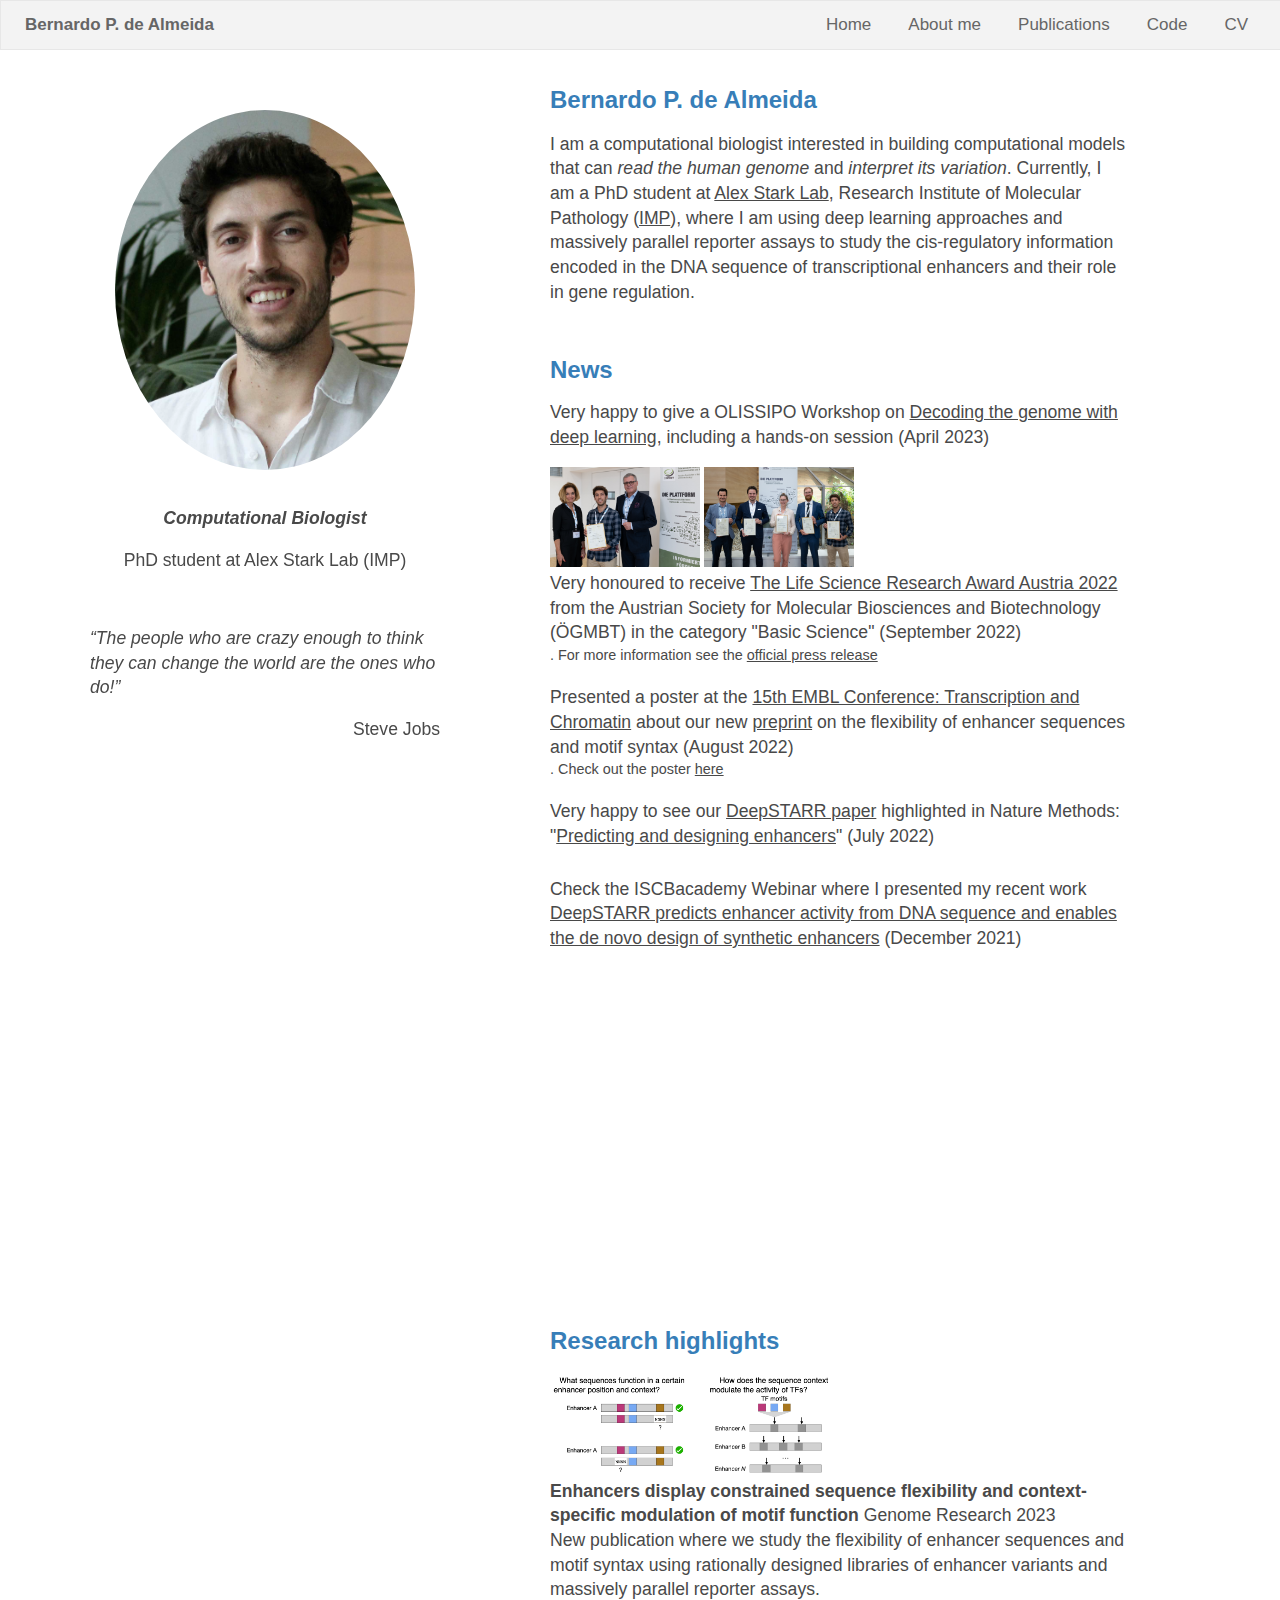
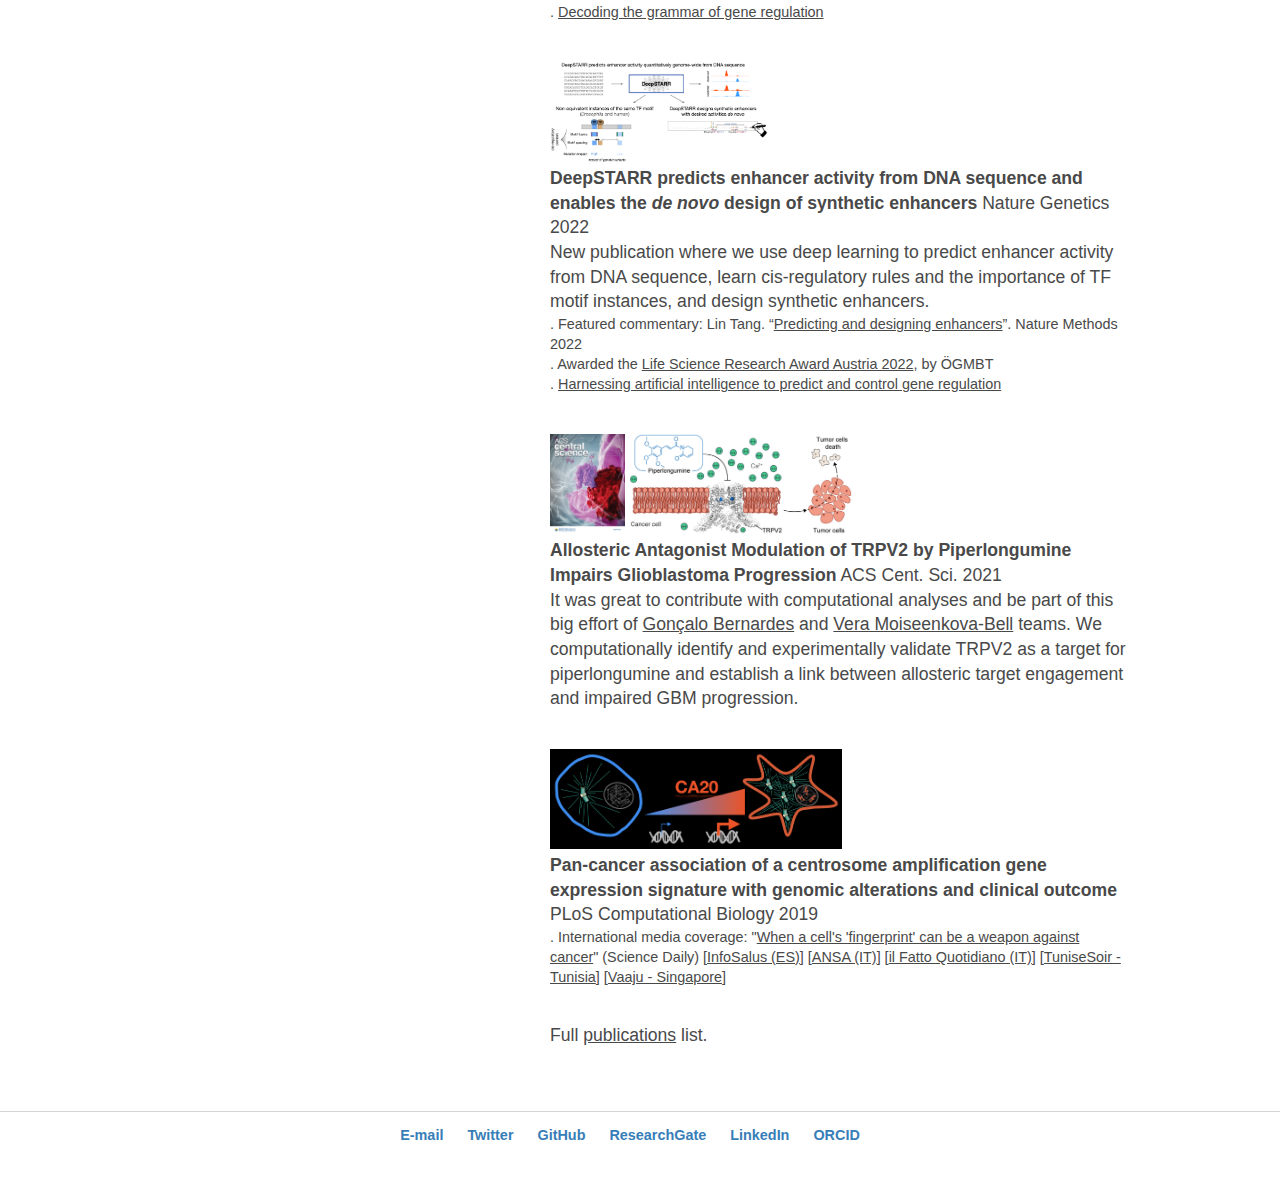
==== index.html @ d27ee6c7 "update paper year" ====
<!DOCTYPE html>
<html>
	<head>
		<title>Bernardo de Almeida</title>
		<!-- link to main stylesheet -->
		<link rel="stylesheet" type="text/css" href="/css/main.css">
	</head>
	<body>
        <div class="topnav">
            <a>Bernardo P. de Almeida</a>
            <div class="topnav-right">
                <a href="/">Home</a>
                <a href="/about/">About me</a>
                <a href="/publications/">Publications</a>
        		<a href="/code/">Code</a>
        		<a href="/BernardoAlmeida_CV.pdf">CV</a>
            </div>
        </div>


        <div class="row">
            <div class="column left">
                <img  class="center" src="/assets/images/Bernardo2.png"  alt="Avatar" style="width:300px">
                <br/>
                <p style="text-align:center"><strong><i>Computational Biologist</i></strong></p>
                <p style="text-align:center">PhD student at Alex Stark Lab (IMP)</p>
                <br/>
                <p><i>“The people who are crazy enough to think they can change the world are the ones who do!”</i></p>
                <p style="margin:0;padding-top:0;text-align:right">Steve Jobs</p>
            </div>
            <div class="column right">
                <h1>Bernardo P. de Almeida</h1>
                <p>I am a computational biologist interested in building computational models that can <i>read the human genome</i> and <i>interpret its variation</i>. Currently, I am a PhD student at <a href="https://starklab.org/" class="link">Alex Stark Lab</a>, Research Institute of Molecular Pathology (<a href="https://www.imp.ac.at/groups/alexander-stark/" class="link">IMP</a>), where I am using deep learning approaches and massively parallel reporter assays to study the cis-regulatory information encoded in the DNA sequence of transcriptional enhancers and their role in gene regulation.</p>
                <br/>
                <h1>News</h1>
                <p style="margin:0; padding-top:0;">Very happy to give a OLISSIPO Workshop on <a href="https://olissipo.inesc-id.pt/2023/03/29/olissipo-workshop-decoding-the-genome-with-deep-learning/" class="link">Decoding the genome with deep learning</a>, including a hands-on session (April 2023)</p>
                <br/>
                <div class="images" style="margin-bottom:0;margin-top:0px;">
                    <img class="zoom" height="100" src="/assets/images/LifeSciencesAward2022.png">
                    <img class="zoom" height="100" src="/assets/images/LifeSciencesAward2022_group.jpg">
                </div>
                <p style="margin:0; padding-top:0;">Very honoured to receive <a href="https://www.imp.ac.at/news/article/life-science-research-award-for-bernardo-almeida/" class="link">The Life Science Research Award Austria 2022</a> from the Austrian Society for Molecular Biosciences and Biotechnology (ÖGMBT) in the category "Basic Science" (September 2022)</p>
                <p2 style="margin:0; padding-top:0;">. For more information see the <a href="https://oegmbt.at/awards" class="link">official press release</a></p2>
                <br/>
                <p style="margin:0; padding-top:20px;">Presented a poster at the <a href="https://www.embl.de/training/events/2022/TRM22-01/" class="link">15th EMBL Conference: Transcription and Chromatin</a> about our new <a href="https://www.biorxiv.org/content/10.1101/2022.08.31.506061v1" class="link">preprint</a> on the flexibility of enhancer sequences and motif syntax (August 2022)</p>
                <p2 style="margin:0; padding-top:0;">. Check out the poster <a href="/assets/others/deAlmeida_EMBL_TranscChromat2022.png" class="link">here</a></p2>
                <br/>
                <p style="margin:0; padding-top:20px;">Very happy to see our <a href="https://www.nature.com/articles/s41588-022-01048-5" class="link">DeepSTARR paper</a> highlighted in Nature Methods: "<a href="https://www.nature.com/articles/s41592-022-01557-5" class="link">Predicting and designing enhancers</a>" (July 2022)</p>
                <br/>
                <p style="margin:0; padding-top:10px;padding-bottom:5px;">Check the ISCBacademy Webinar where I presented my recent work <a href="https://www.youtube.com/watch?v=vg32mqptMdQ&ab_channel=ISCB" class="link">DeepSTARR predicts enhancer activity from DNA sequence and enables the de novo design of synthetic enhancers</a> (December 2021)</p>
                <iframe width="560" height="315" src="https://www.youtube.com/embed/vg32mqptMdQ" title="YouTube video player" frameborder="0" allow="accelerometer; autoplay; clipboard-write; encrypted-media; gyroscope; picture-in-picture" allowfullscreen></iframe>
                <br/>
                <br/>
                <br/>
                <h1>Research highlights</h1>
				<div class="images" style="margin-bottom:0;margin-top:20px;">
                    <img class="zoom" height="100" src="/assets/images/Enhancer_variants_paper.png">
                </div>
                <p style="margin-bottom:0;margin:0; padding-top:0;"><a href="https://genome.cshlp.org/content/33/3/346" class="paper">Enhancers display constrained sequence flexibility and context-specific modulation of motif function</a> Genome Research 2023</p>
                <p style="margin:0; padding-top:0;">New publication where we study the flexibility of enhancer sequences and motif syntax using rationally designed libraries of enhancer variants and massively parallel reporter assays.</p>
                <p2 style="margin:0; padding-top:0;; margin-bottom:05px">. <a href="https://www.imp.ac.at/news/article/decoding-the-grammar-of-gene-regulation" class="link">Decoding the grammar of gene regulation</a></p2>  
                <br/>
                <div class="images" style="margin-bottom:0;margin-top:40px;">
                    <img class="zoom" height="100" src="/assets/images/DeepSTARR.png">
                </div>
                <p style="margin-bottom:0;margin:0; padding-top:0;"><a href="https://www.nature.com/articles/s41588-022-01048-5" class="paper">DeepSTARR predicts enhancer activity from DNA sequence and enables the <em>de novo</em> design of synthetic enhancers</a> Nature Genetics 2022</p>
                <p style="margin:0; padding-top:0;">New publication where we use deep learning to predict enhancer activity from DNA sequence, learn cis-regulatory rules and the importance of TF motif instances, and design synthetic enhancers.</p>
                <p2 style="margin:0; padding-top:0;; margin-bottom:05px">. Featured commentary: Lin Tang. “<a href="https://www.nature.com/articles/s41592-022-01557-5" class="link">Predicting and designing enhancers</a>”. Nature Methods 2022</p2>  
                <br/>
                <p2 style="margin:0; padding-top:0;; margin-bottom:05px">. Awarded the <a href="https://oegmbt.at/awards" class="link">Life Science Research Award Austria 2022</a>, by ÖGMBT</p2>  
                <br/>
                <p2 style="margin:0; padding-top:0;; margin-bottom:05px">. <a href="https://www.imp.ac.at/news/article/harnessing-artificial-intelligence-to-predict-and-control-gene-regulation/" class="link">Harnessing artificial intelligence to predict and control gene regulation</a></p2>  
                <br/>
                <div class="images" style="margin-bottom:0;margin-top:40px;">
                    <img class="zoom" height="100" src="/assets/images/Piperlongumine_cover.jpeg">
                    <img class="zoom" height="100" src="/assets/images/Piperlongumine.jpeg">
                </div>
                <p style="margin-bottom:0;margin:0; padding-top:0;"><a href="https://pubs.acs.org/doi/10.1021/acscentsci.1c00070" class="paper">Allosteric Antagonist Modulation of TRPV2 by Piperlongumine Impairs Glioblastoma Progression</a> ACS Cent. Sci. 2021</p>
                <p style="margin:0; padding-top:0;">It was great to contribute with computational analyses and be part of this big effort of <a href="https://gbernardeslab.com/" class="link">Gonçalo Bernardes</a> and <a href="https://moiseenkova-lab.com/" class="link">Vera Moiseenkova-Bell</a> teams. We computationally identify and experimentally validate TRPV2 as a target for piperlongumine and establish a link between allosteric target engagement and impaired GBM progression.</p>
                <br/>
                <div class="images" style="margin-bottom:0;margin-top:20px;">
                    <img class="zoom" height="100" src="/assets/images/CentrosomeAmplification_pressRelease.png">
                </div>
                <p style="margin:0; padding-top:0;"><a href="https://journals.plos.org/ploscompbiol/article?id=10.1371/journal.pcbi.1006832" class="paper">Pan-cancer association of a centrosome amplification gene expression signature with genomic alterations and clinical outcome</a> PLoS Computational Biology 2019</p>
                <p2 style="margin:0; padding-top:0;">. International media coverage: "<a href="https://www.sciencedaily.com/releases/2019/03/190311141259.htm" class="link">When a cell's 'fingerprint' can be a weapon against cancer</a>" (Science Daily) [<a href="https://www.infosalus.com/salud-investigacion/noticia-huella-digital-celula-puede-ser-arma-contra-cancer-20190312074241.html" class="link">InfoSalus (ES)</a>] [<a href="http://www.ansa.it/canale_scienza_tecnica/notizie/biotech/2019/03/11/geni-etichetta-riconoscono-le-impronte-digitali-dei-tumori-_e5d4c341-e16b-482d-89cd-6d66b5929764.html" class="link">ANSA (IT)</a>] [<a href="https://www.ilfattoquotidiano.it/2019/03/11/cancro-scoperti-i-geni-etichetta-associati-alle-impronte-digitali-dei-tumori/5029014/" class="link">il Fatto Quotidiano (IT)</a>] [<a href="http://www.tunisiesoir.com/health/study-when-a-cells-fingerprint-can-be-a-weapon-against-cancer-details-13977-2019/" class="link">TuniseSoir - Tunisia</a>] [<a href="https://vaaju.com/singapore/when-a-cells-fingerprint-can-be-a-weapon-against-cancer/" class="link">Vaaju - Singapore</a>] </p2>

                <br/>
                <br/>
                <p>Full <a href="/publications/" class="link">publications</a> list.</p>
            </div>
        </div>

        <br />
        <br />

        <footer>
    		<ul>
        		<li><a href="mailto:bernardo.almeida94@gmail.com">E-mail</a></li>
                <li><a href="https://twitter.com/deAlmeida_BP">Twitter</a></li>
                <li><a href="https://github.com/bernardo-de-almeida">GitHub</a></li>
                <li><a href="https://www.researchgate.net/profile/Bernardo-De-Almeida-2">ResearchGate</a></li>
                <li><a href="https://www.linkedin.com/in/bpalmeida/">LinkedIn</a></li>
                <li><a href="https://orcid.org/0000-0002-6084-6775">ORCID</a></li>
			</ul>
		</footer>
	</body>
</html>
---- css/main.css ----
body {
    margin: 60px auto;
    width: 100%;
}
.topnav, footer ul {
    font-family:'Helvetica', 'Arial', 'Sans-Serif';
    padding: 0px;
    list-style: none;
    font-weight: bold;
}

/* Navigation bar */
/* Add a grey background color to the top navigation */
.topnav {
    list-style: none;
    border: 1px solid #e7e7e7;
    background-color: #f3f3f3;
    list-style-type: none;
    margin: 0;
    overflow: hidden;
    position: fixed;
    top: 0;
    width: 100%;
    padding-left: 8px;
}

/* Style the links inside the navigation bar */
.topnav a {
  float: left;
  color: #666;
  text-align: center;
  padding: 14px 16px;
  text-decoration: none;
  font-size: 17px;
  display: block;
  margin-right: 5px;
}

/* Change the color of navigation bar left title */
.topnav a {
  color: #666;
  font-weight: bold;
}

/* Change the color of navigation bar right headers */
.topnav-right a {
  font-weight: normal;
}

/* Change the color of links on hover */
.topnav-right a:hover {
  background-color: #ddd;
  color: black;
}

/* Right-aligned section inside the top navigation */
.topnav-right {
  float: right;
  padding-right: 20px;
}

/* Text */
h1 {
    font-size: 1.5em;
    font-family:'Helvetica', 'Arial', 'Sans-Serif';
    color: #377eb8
}
h2 {
    font-size: 1.3em;
    font-family:'Helvetica', 'Arial', 'Sans-Serif';
    color: #377eb8
}
p {
    font-size: 1.1em;
    font-family:'Helvetica', 'Arial', 'Sans-Serif';
    line-height: 1.4em;
    margin-top: 1em ;
    margin-bottom: 1em ;
    color: rgb(73, 73, 73);
}
p.pub {
  margin-top: 2em;
  margin-bottom: 2em;
}
p2 {
    font-size: 0.9em;
    font-family:'Helvetica', 'Arial', 'Sans-Serif';
    line-height: 1.4em;
    color: rgb(73, 73, 73);
}

/* Columns */
.column {
    float: left;
    padding: 10px;
  }
    
  /* Left column */
  .column.left {
    width: 350px;
    position: fixed;
    top: 100px;
    left: 80px;
  }
  
  /* Right column */
  .column.right {
    width: 45%;
    margin-left: 540px;
    margin-right: 150px;
  }
  
  /* Clear floats after the columns */
.row:after {
    content: "";
    display: table;
    clear: both;
  }
  

  /* IMAGES */
  img.center {
    border-radius: 50%;
  }

  img.zoom:hover {
    -ms-transform: scale(2); /* IE 9 */
    -webkit-transform: scale(2); /* Safari 3-8 */
    transform: scale(2); 
  }


/* Responsive layout - makes the three columns stack on top of each other instead of next to each other */
@media screen and (max-width: 1000px) {
    .column.left, .column.right {
      width: 90%;
      position: static;
      margin-left:0;
      left:0;
    }
    img.zoom:hover {
        -ms-transform: scale(1); /* IE 9 */
        -webkit-transform: scale(1); /* Safari 3-8 */
        transform: scale(1);
      }
  }

.center {
    display: block;
    margin-left: auto;
    margin-right: auto;
  }

  /* BASIC LINKS */

  /* unvisited link */
  /* visited link */
a.link:link, a.link:visited {
    color: rgb(73, 73, 73);
  }
  
  /* mouse over link */
  /* selected link */
  a.link:hover, a.link:active {
    color: #377eb8;
  }


  /* PAPER LINKS */
  
  /* unvisited link */
a.paper:link, a.paper:visited{
    color: rgb(73, 73, 73);
    font-family:'Helvetica', 'Arial', 'Sans-Serif';
    font-weight: bold;
    text-decoration: none;
  }
  
  /* mouse over link */
  /* selected link */
  a.paper:hover, a.paper:active {
    color: #377eb8;
  }



/* Footer */
footer {
    border-top: 1px solid #d5d5d5;
    font-size: .9em;
    text-align: center;
  }

footer ul li {
    display: inline;
    margin-right: 20px;
}
footer ul li a {
    text-decoration: none;
    color: #377eb8;
}
footer ul li a:hover {
    text-decoration: underline;
}

/* Posts */
ul.posts { 
    margin: 20px auto 40px; 
    font-size: 1.5em;
}

ul.posts li {
    list-style: none;
}


/* IMAGES SLIDESHOW */

/* Slideshow container */
.slideshow-container {
    max-width: 1000px;
    position: relative;
    margin: auto;
  }
  
  /* Change image styles */
  .fade img {
    max-height:300px;
    display: block;
    margin-left: auto;
    margin-right: auto;
  }

  /* Caption text */
  .text {
    color: #f2f2f2;
    font-size: 17px;
    font-weight: bold;
    padding: 8px 12px;
    position: absolute;
    bottom: 8px;
    width: 100%;
    text-align: center;
  }
  
  /* The dots/bullets/indicators */
  .dot {
    height: 15px;
    width: 15px;
    margin: 0 2px;
    background-color: #bbb;
    border-radius: 50%;
    display: inline-block;
    transition: background-color 0.6s ease;
  }
  
  .active {
    background-color: #717171;
  }
  
  /* Fading animation */
  .fade {
    -webkit-animation-name: fade;
    -webkit-animation-duration: 2.5s;
    animation-name: fade;
    animation-duration: 2.5s;
  }
  
  @-webkit-keyframes fade {
    from {opacity: .4} 
    to {opacity: 1}
  }
  
  @keyframes fade {
    from {opacity: .4} 
    to {opacity: 1}
  }
  
  /* On smaller screens, decrease text size */
  @media only screen and (max-width: 300px) {
    .text {font-size: 11px}
  }
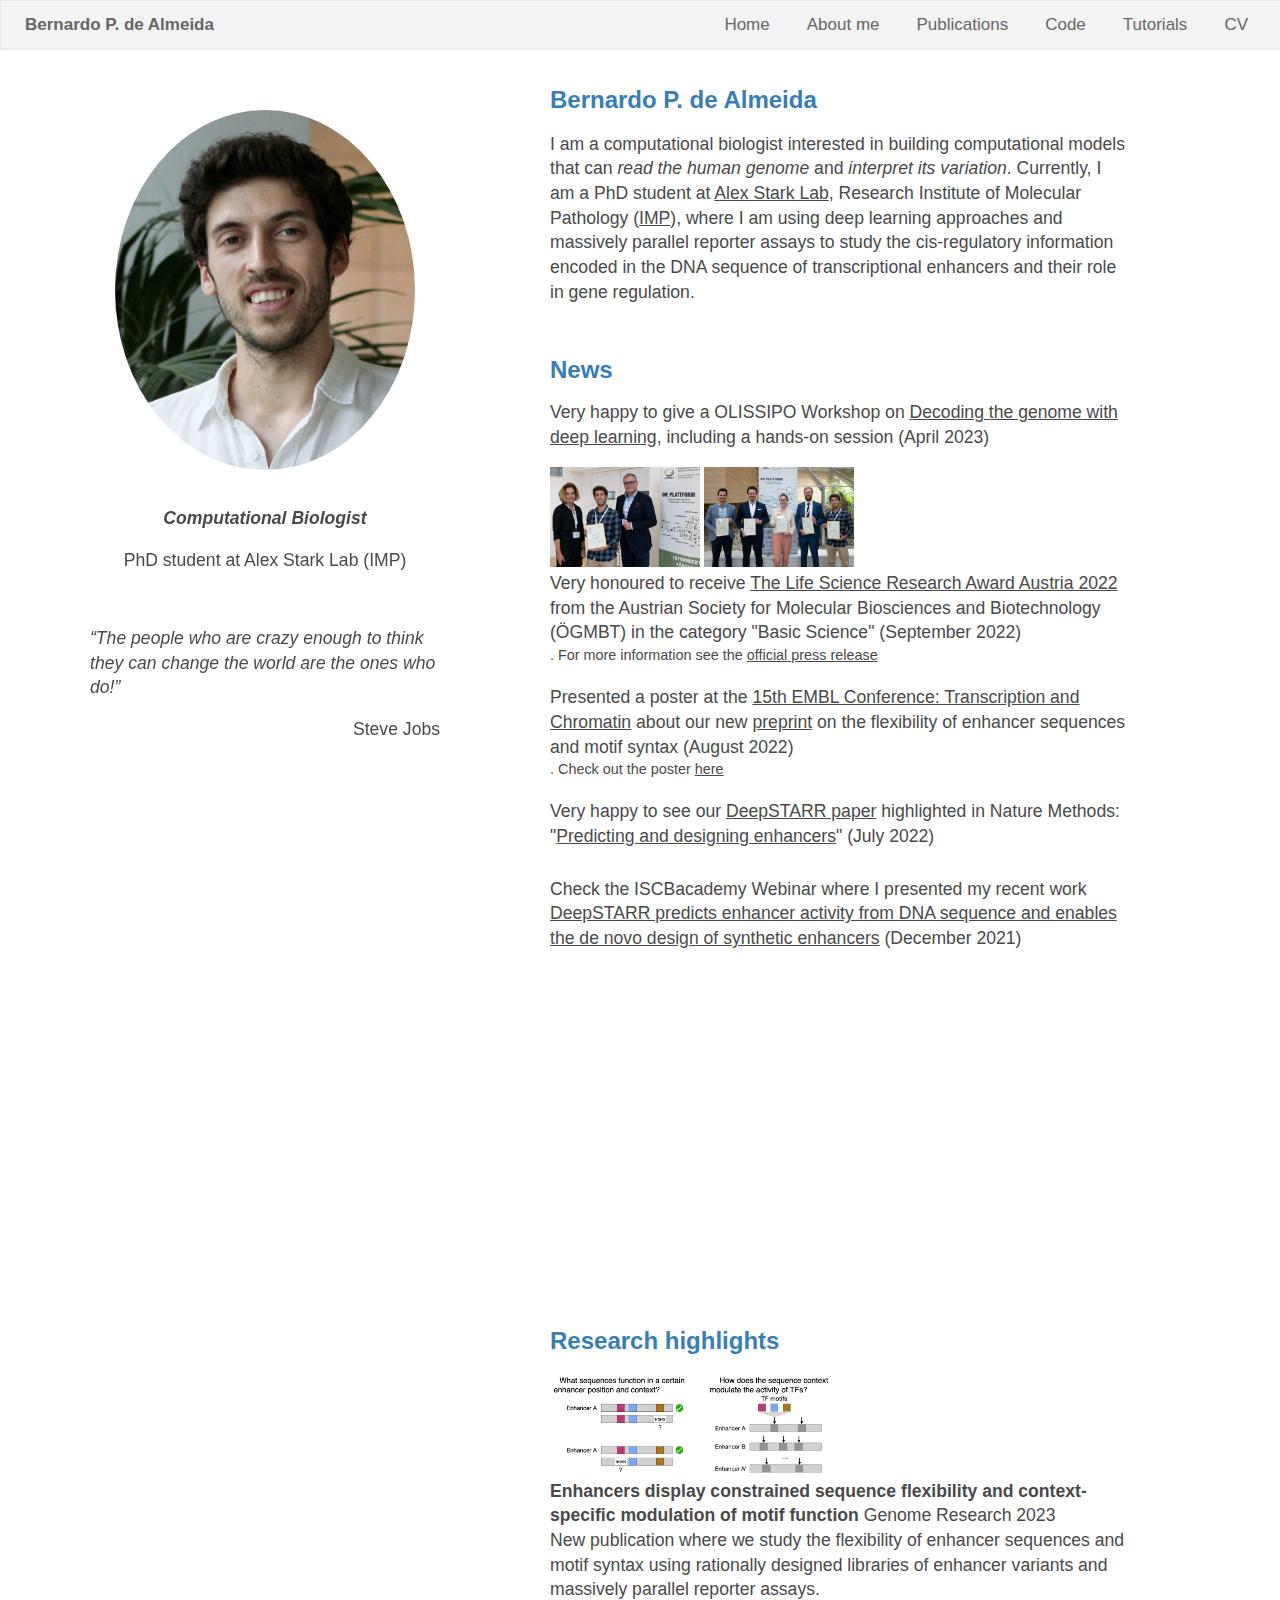
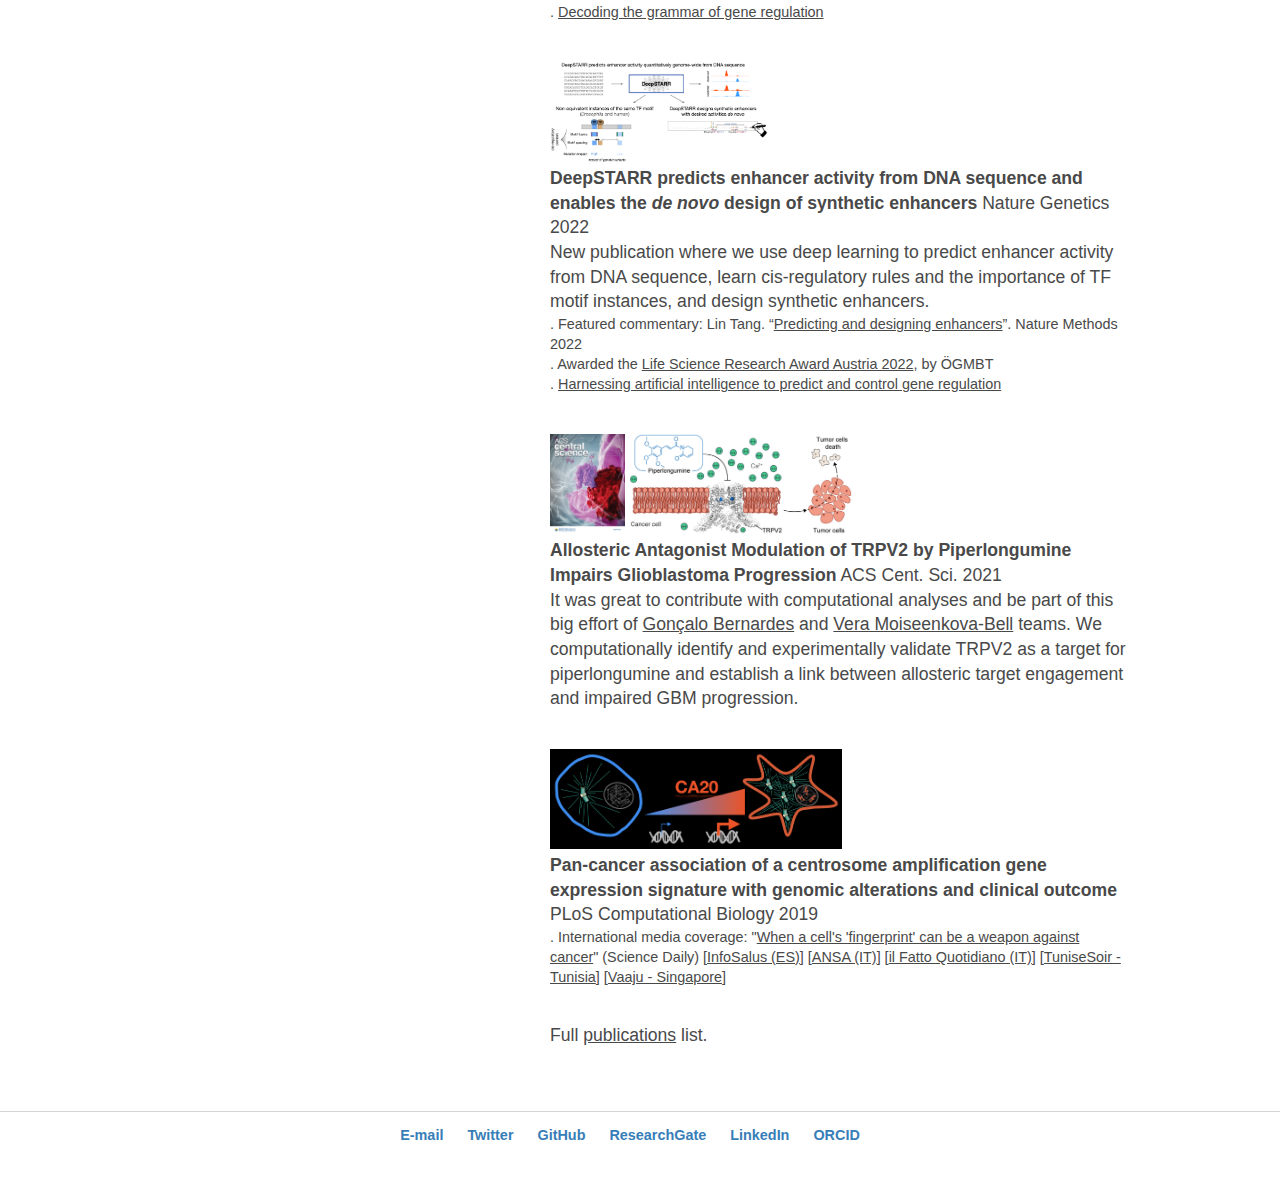
==== commit f46cb3de: "add tutorials" ====
--- a/index.html
+++ b/index.html
@@ -13,6 +13,7 @@
                 <a href="/about/">About me</a>
                 <a href="/publications/">Publications</a>
         		<a href="/code/">Code</a>
+        		<a href="/tutorials/">Tutorials</a>
         		<a href="/BernardoAlmeida_CV.pdf">CV</a>
             </div>
         </div>
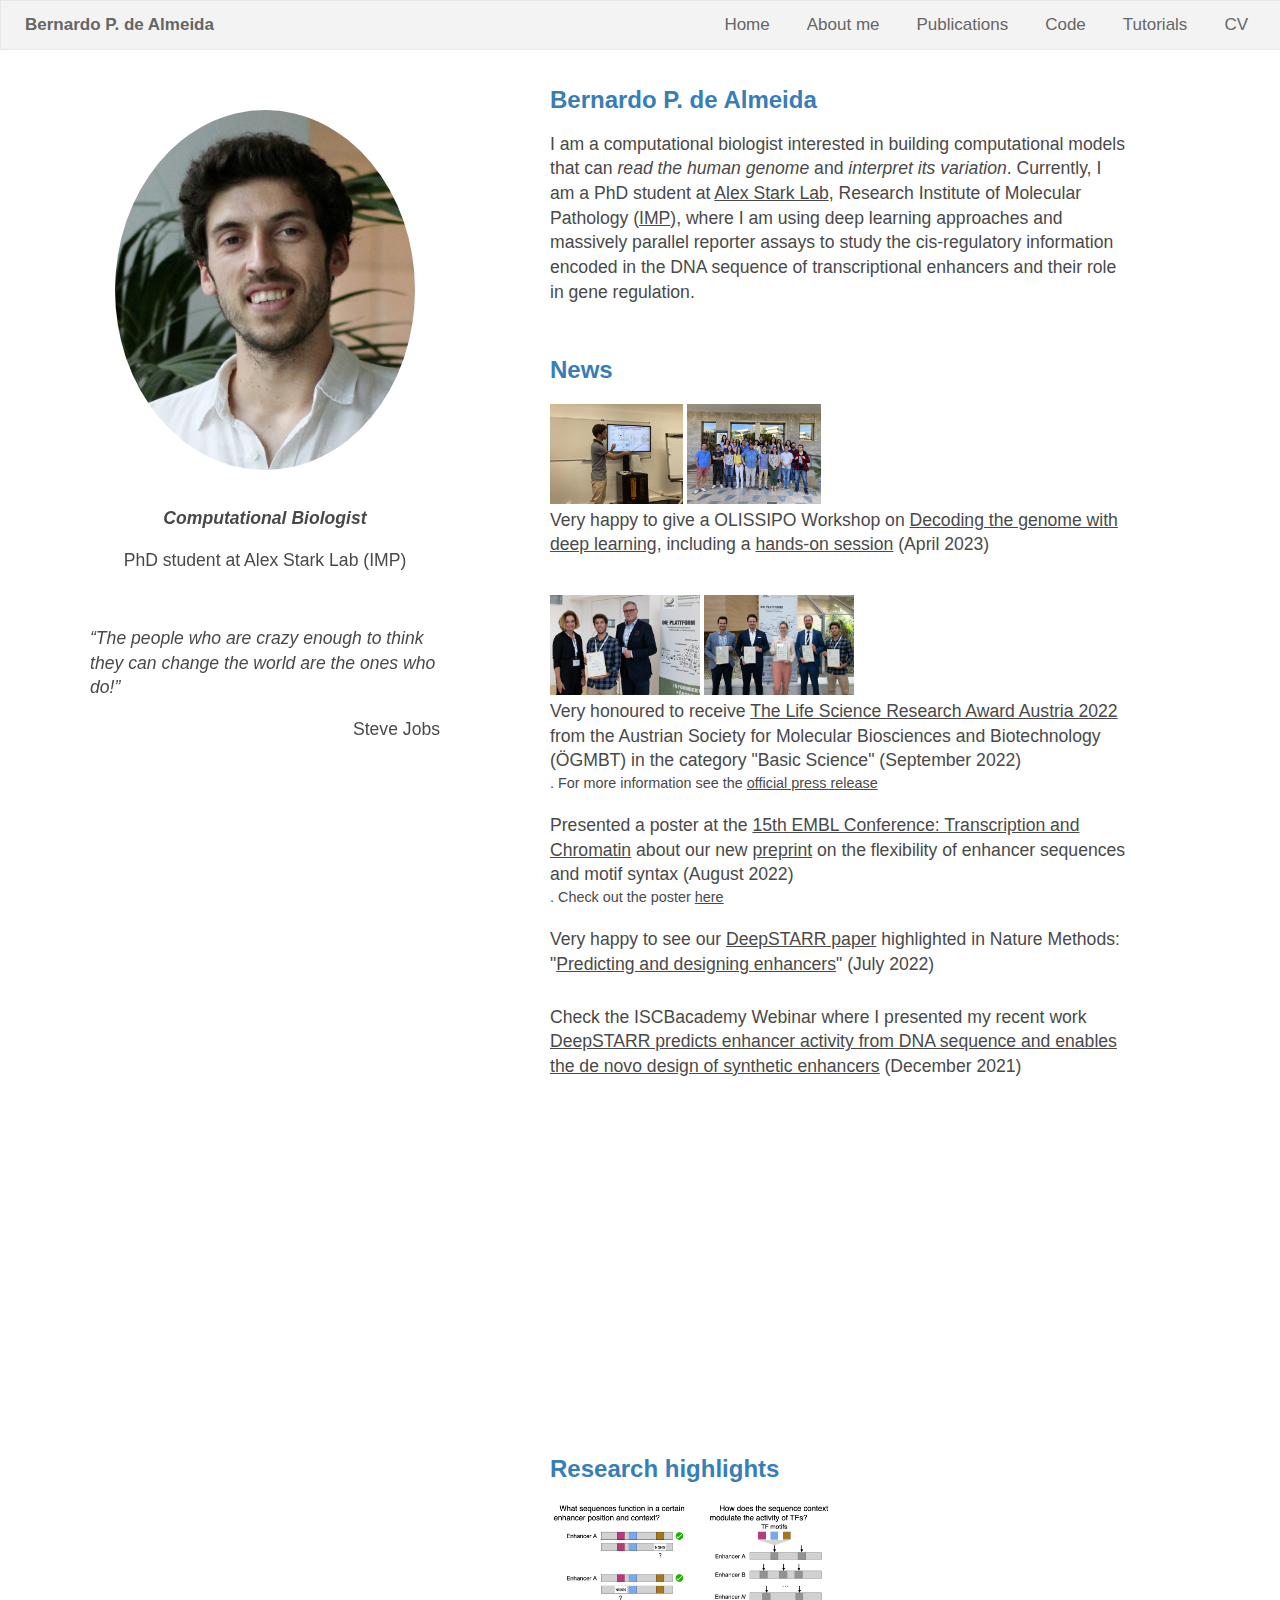
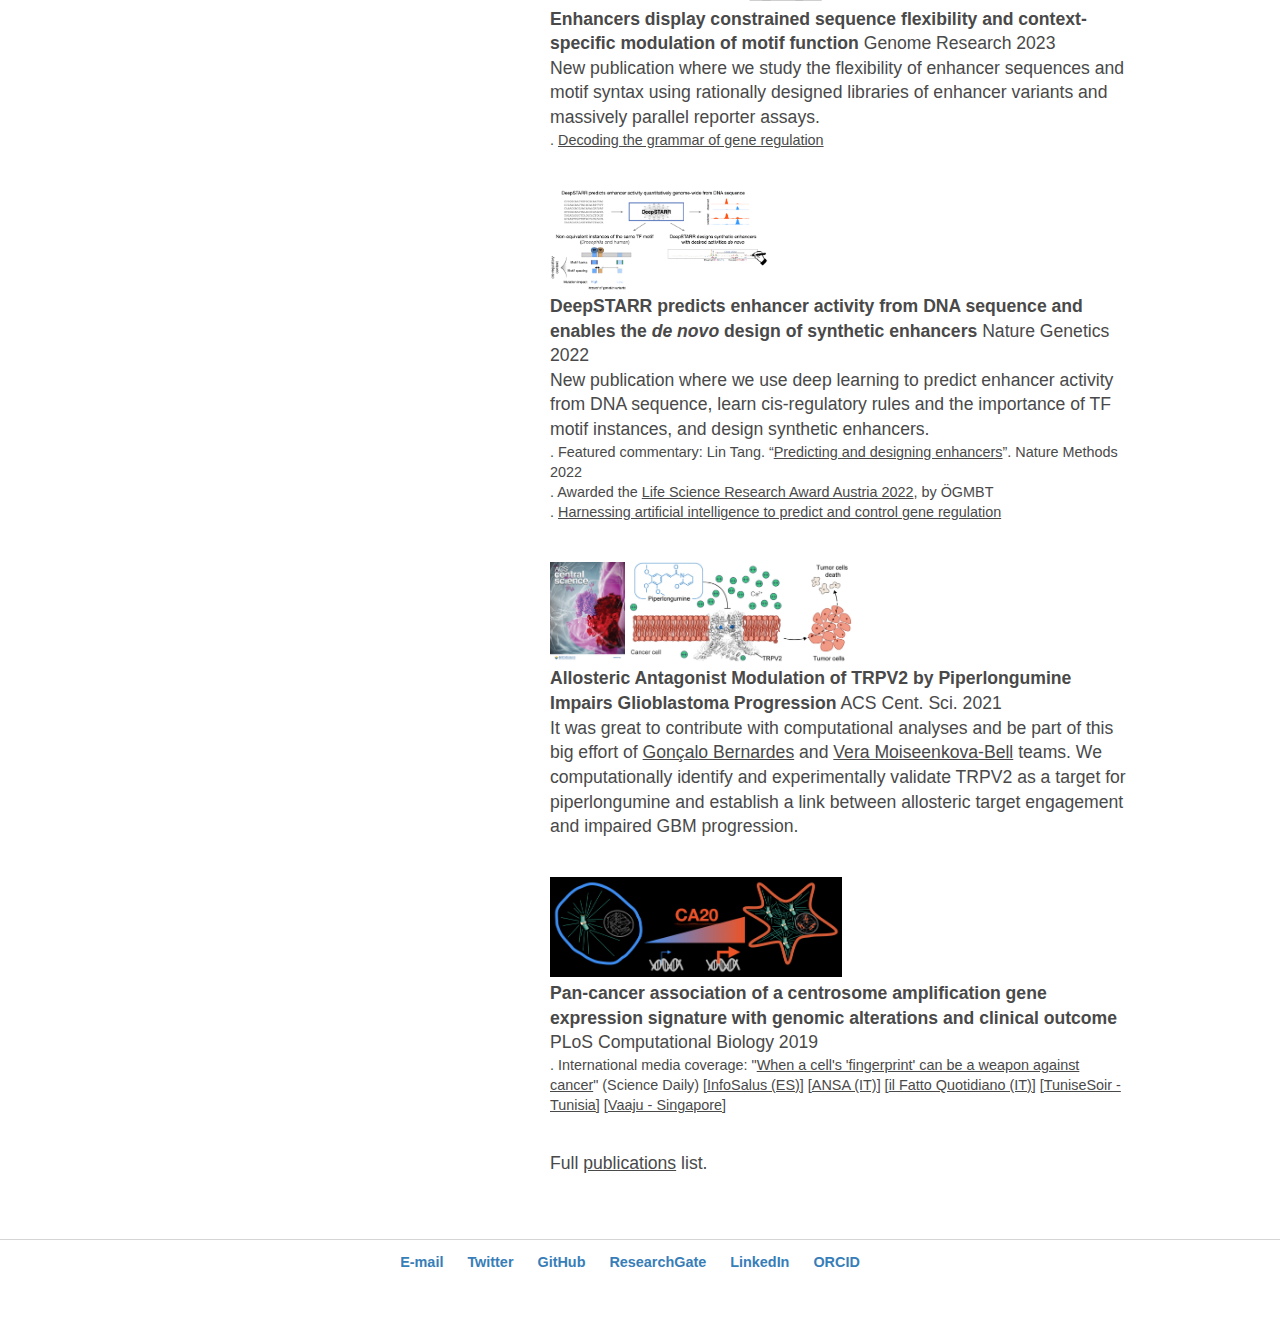
==== commit e302b1d3: "add tutorials" ====
--- a/index.html
+++ b/index.html
@@ -34,9 +34,13 @@
                 <p>I am a computational biologist interested in building computational models that can <i>read the human genome</i> and <i>interpret its variation</i>. Currently, I am a PhD student at <a href="https://starklab.org/" class="link">Alex Stark Lab</a>, Research Institute of Molecular Pathology (<a href="https://www.imp.ac.at/groups/alexander-stark/" class="link">IMP</a>), where I am using deep learning approaches and massively parallel reporter assays to study the cis-regulatory information encoded in the DNA sequence of transcriptional enhancers and their role in gene regulation.</p>
                 <br/>
                 <h1>News</h1>
-                <p style="margin:0; padding-top:0;">Very happy to give a OLISSIPO Workshop on <a href="https://olissipo.inesc-id.pt/2023/03/29/olissipo-workshop-decoding-the-genome-with-deep-learning/" class="link">Decoding the genome with deep learning</a>, including a hands-on session (April 2023)</p>
+                <div class="images" style="margin-bottom:0;margin-top:20px;">
+                    <img class="zoom" height="100" src="/tutorials/DeepLearning_genomics/OLISSIPO_workshop2023.jpeg">
+                    <img class="zoom" height="100" src="/tutorials/DeepLearning_genomics/OLISSIPO_workshop2023_2.jpeg">
+                </div>
+                <p style="margin:0; padding-top:0;">Very happy to give a OLISSIPO Workshop on <a href="https://olissipo.inesc-id.pt/2023/03/29/olissipo-workshop-decoding-the-genome-with-deep-learning/" class="link">Decoding the genome with deep learning</a>, including a <a href="/tutorials" class="link">hands-on session</a> (April 2023)</p>
                 <br/>
-                <div class="images" style="margin-bottom:0;margin-top:0px;">
+                <div class="images" style="margin-bottom:0;margin-top:20px;">
                     <img class="zoom" height="100" src="/assets/images/LifeSciencesAward2022.png">
                     <img class="zoom" height="100" src="/assets/images/LifeSciencesAward2022_group.jpg">
                 </div>
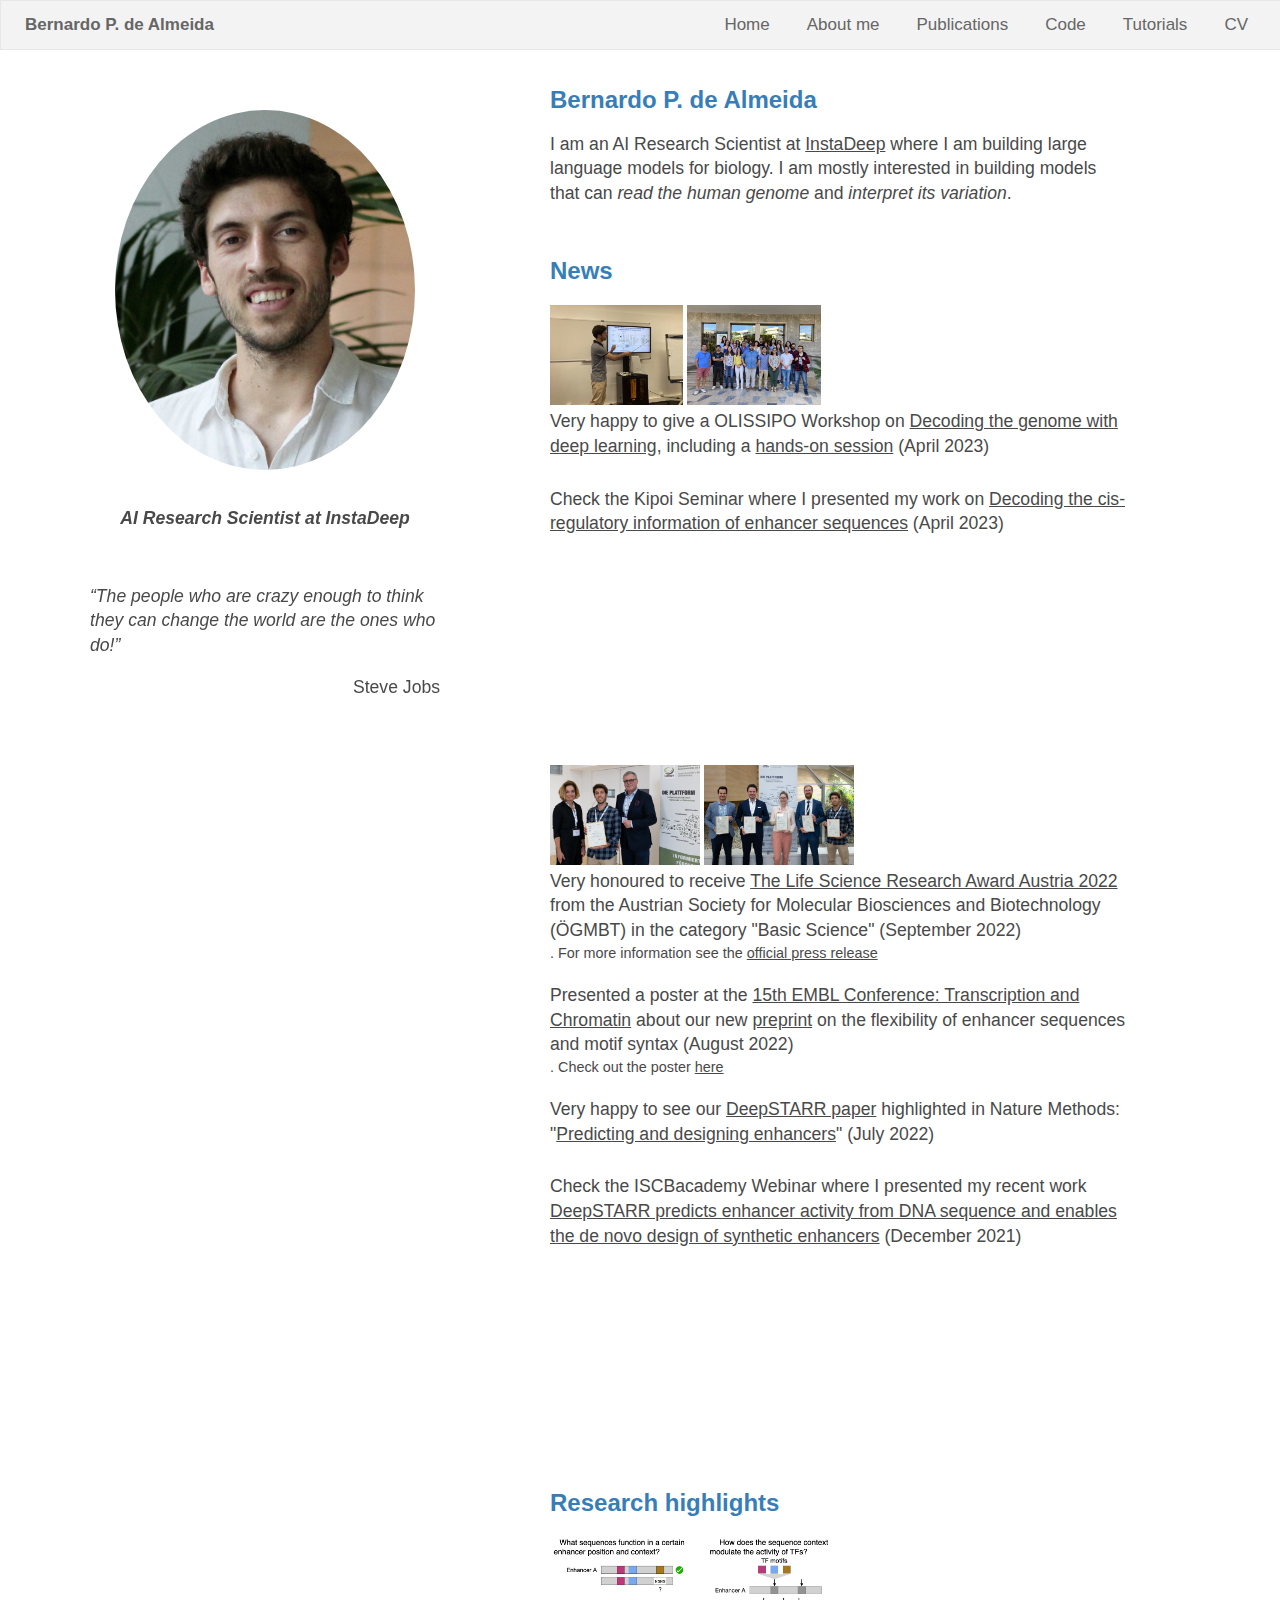
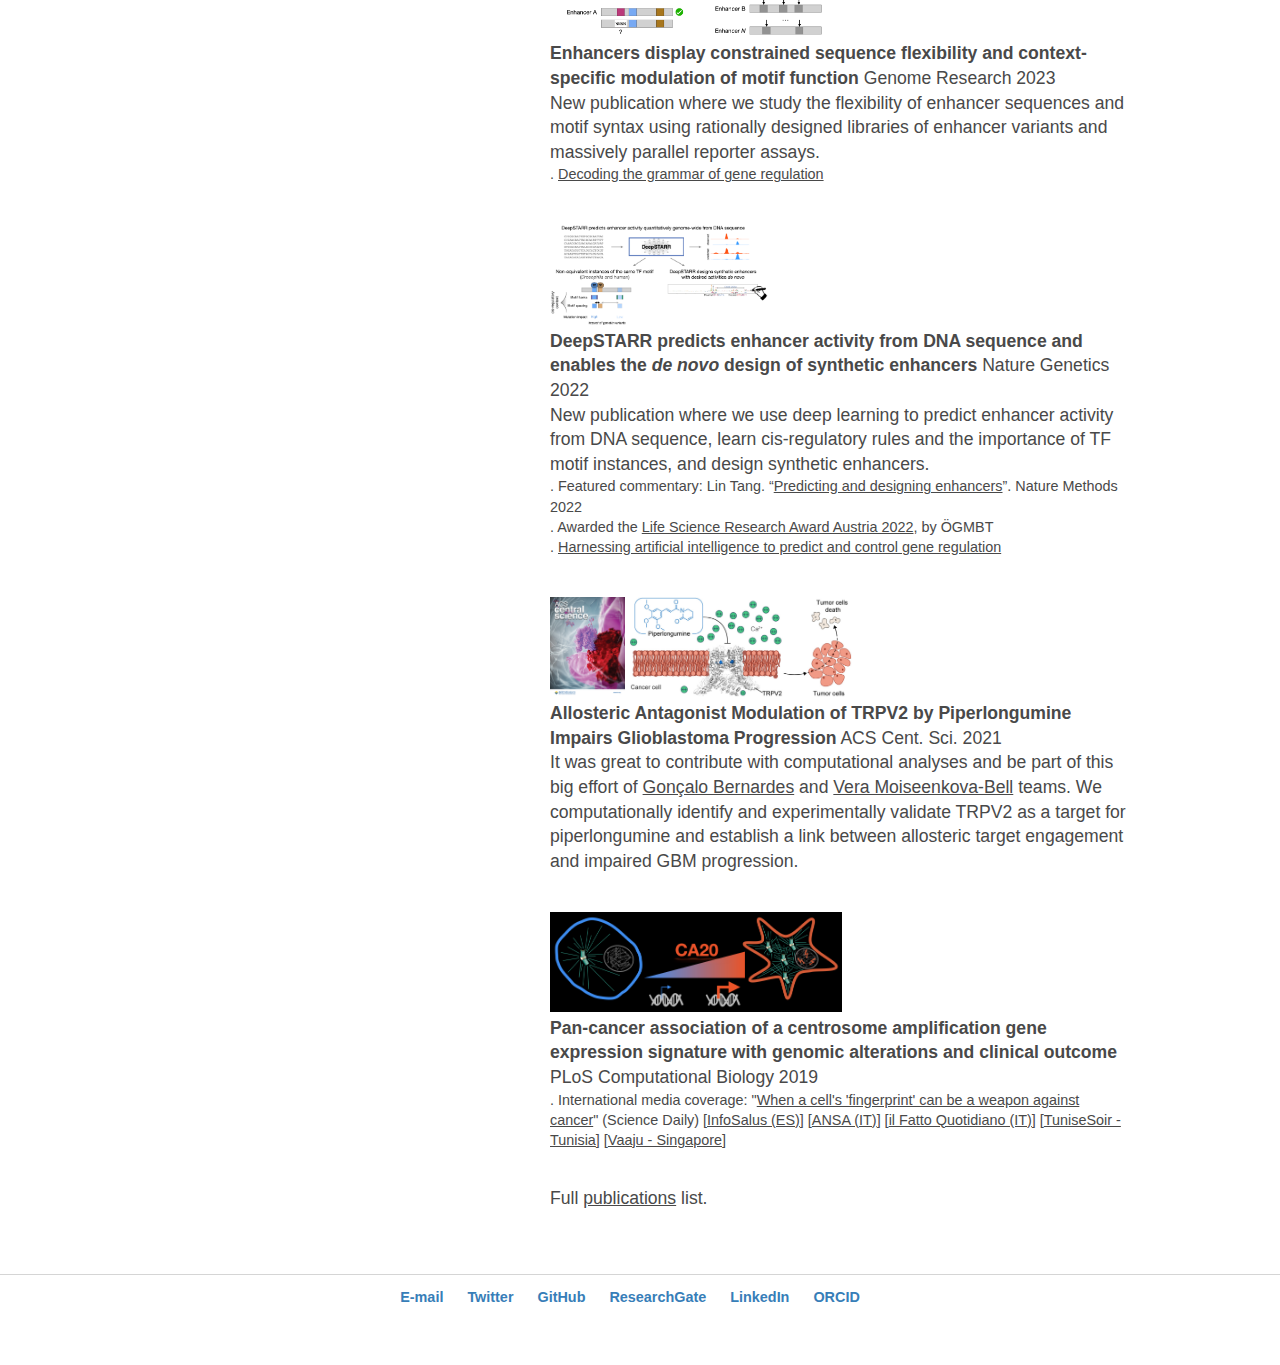
==== commit 8c404e0c: "update" ====
--- a/index.html
+++ b/index.html
@@ -23,15 +23,15 @@
             <div class="column left">
                 <img  class="center" src="/assets/images/Bernardo2.png"  alt="Avatar" style="width:300px">
                 <br/>
-                <p style="text-align:center"><strong><i>Computational Biologist</i></strong></p>
-                <p style="text-align:center">PhD student at Alex Stark Lab (IMP)</p>
+                <p style="text-align:center"><strong><i>AI Research Scientist at InstaDeep</i></strong></p>
+                <!-- <p style="text-align:center">AI Research Scientist at InstaDeep</p> -->
                 <br/>
                 <p><i>“The people who are crazy enough to think they can change the world are the ones who do!”</i></p>
                 <p style="margin:0;padding-top:0;text-align:right">Steve Jobs</p>
             </div>
             <div class="column right">
                 <h1>Bernardo P. de Almeida</h1>
-                <p>I am a computational biologist interested in building computational models that can <i>read the human genome</i> and <i>interpret its variation</i>. Currently, I am a PhD student at <a href="https://starklab.org/" class="link">Alex Stark Lab</a>, Research Institute of Molecular Pathology (<a href="https://www.imp.ac.at/groups/alexander-stark/" class="link">IMP</a>), where I am using deep learning approaches and massively parallel reporter assays to study the cis-regulatory information encoded in the DNA sequence of transcriptional enhancers and their role in gene regulation.</p>
+                <p>I am an AI Research Scientist at <a href="https://www.instadeep.com/" class="link">InstaDeep</a> where I am building large language models for biology. I am mostly interested in building models that can <i>read the human genome</i> and <i>interpret its variation</i>.</p>
                 <br/>
                 <h1>News</h1>
                 <div class="images" style="margin-bottom:0;margin-top:20px;">
@@ -40,7 +40,10 @@
                 </div>
                 <p style="margin:0; padding-top:0;">Very happy to give a OLISSIPO Workshop on <a href="https://olissipo.inesc-id.pt/2023/03/29/olissipo-workshop-decoding-the-genome-with-deep-learning/" class="link">Decoding the genome with deep learning</a>, including a <a href="/tutorials" class="link">hands-on session</a> (April 2023)</p>
                 <br/>
-                <div class="images" style="margin-bottom:0;margin-top:20px;">
+                <p style="margin:0; padding-top:10px;padding-bottom:5px;">Check the Kipoi Seminar where I presented my work on <a href="https://www.youtube.com/watch?v=09zZhhOUHTo&ab_channel=KipoiSeminar" class="link">Decoding the cis-regulatory information of enhancer sequences</a> (April 2023)</p>
+                <iframe width="360" height="180" src="https://www.youtube.com/embed/09zZhhOUHTo" title="YouTube video player" frameborder="0" allow="accelerometer; autoplay; clipboard-write; encrypted-media; gyroscope; picture-in-picture" allowfullscreen></iframe>
+                <br/>
+                <div class="images" style="margin-bottom:0;margin-top:40px;">
                     <img class="zoom" height="100" src="/assets/images/LifeSciencesAward2022.png">
                     <img class="zoom" height="100" src="/assets/images/LifeSciencesAward2022_group.jpg">
                 </div>
@@ -53,7 +56,7 @@
                 <p style="margin:0; padding-top:20px;">Very happy to see our <a href="https://www.nature.com/articles/s41588-022-01048-5" class="link">DeepSTARR paper</a> highlighted in Nature Methods: "<a href="https://www.nature.com/articles/s41592-022-01557-5" class="link">Predicting and designing enhancers</a>" (July 2022)</p>
                 <br/>
                 <p style="margin:0; padding-top:10px;padding-bottom:5px;">Check the ISCBacademy Webinar where I presented my recent work <a href="https://www.youtube.com/watch?v=vg32mqptMdQ&ab_channel=ISCB" class="link">DeepSTARR predicts enhancer activity from DNA sequence and enables the de novo design of synthetic enhancers</a> (December 2021)</p>
-                <iframe width="560" height="315" src="https://www.youtube.com/embed/vg32mqptMdQ" title="YouTube video player" frameborder="0" allow="accelerometer; autoplay; clipboard-write; encrypted-media; gyroscope; picture-in-picture" allowfullscreen></iframe>
+                <iframe width="360" height="180" src="https://www.youtube.com/embed/vg32mqptMdQ" title="YouTube video player" frameborder="0" allow="accelerometer; autoplay; clipboard-write; encrypted-media; gyroscope; picture-in-picture" allowfullscreen></iframe>
                 <br/>
                 <br/>
                 <br/>
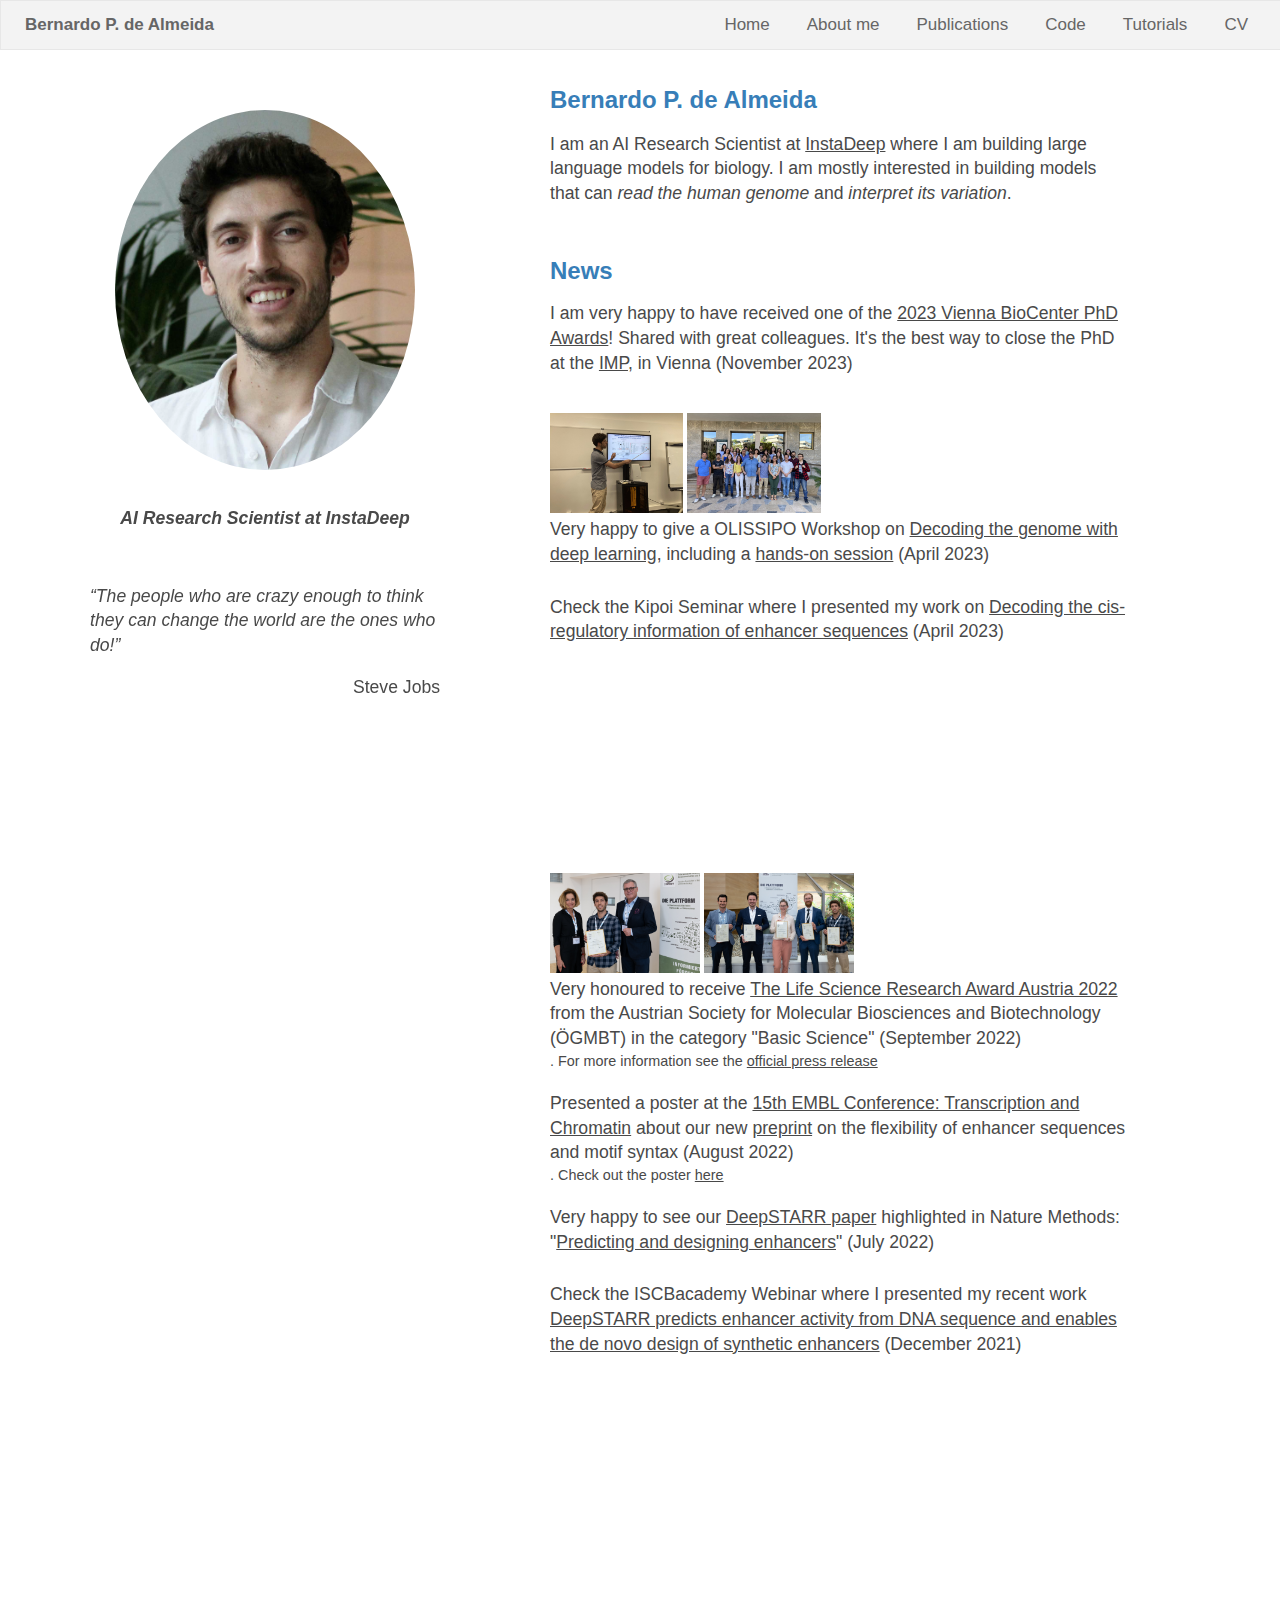
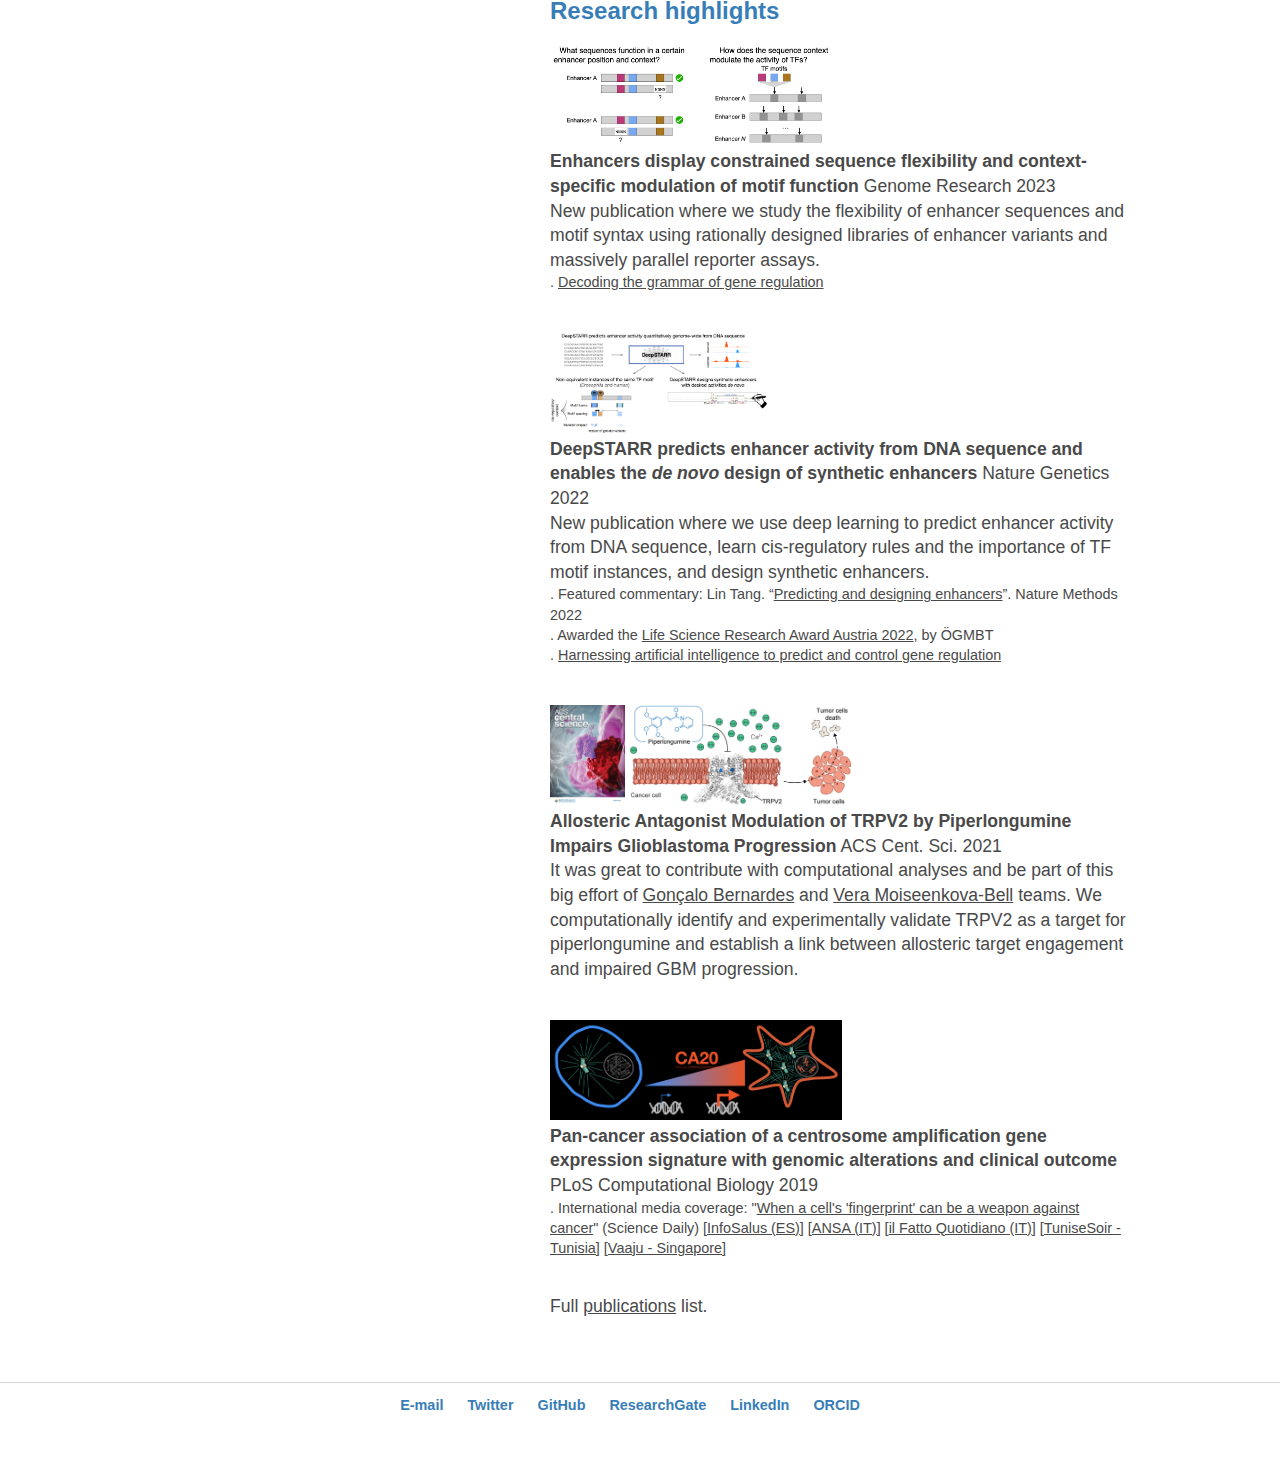
==== commit 3b90edff: "feat: add VBC phd award" ====
--- a/index.html
+++ b/index.html
@@ -34,6 +34,8 @@
                 <p>I am an AI Research Scientist at <a href="https://www.instadeep.com/" class="link">InstaDeep</a> where I am building large language models for biology. I am mostly interested in building models that can <i>read the human genome</i> and <i>interpret its variation</i>.</p>
                 <br/>
                 <h1>News</h1>
+                <p style="margin:0; padding-top:0;">I am very happy to have received one of the <a href="https://www.viennabiocenter.org/about/news/vienna-biocenter-phd-awards-2023/" class="link">2023 Vienna BioCenter PhD Awards</a>! Shared with great colleagues. It's the best way to close the PhD at the <a href="https://www.imp.ac.at/groups/alexander-stark" class="link">IMP</a>, in Vienna (November 2023)</p>
+                <br/>
                 <div class="images" style="margin-bottom:0;margin-top:20px;">
                     <img class="zoom" height="100" src="/tutorials/DeepLearning_genomics/OLISSIPO_workshop2023.jpeg">
                     <img class="zoom" height="100" src="/tutorials/DeepLearning_genomics/OLISSIPO_workshop2023_2.jpeg">
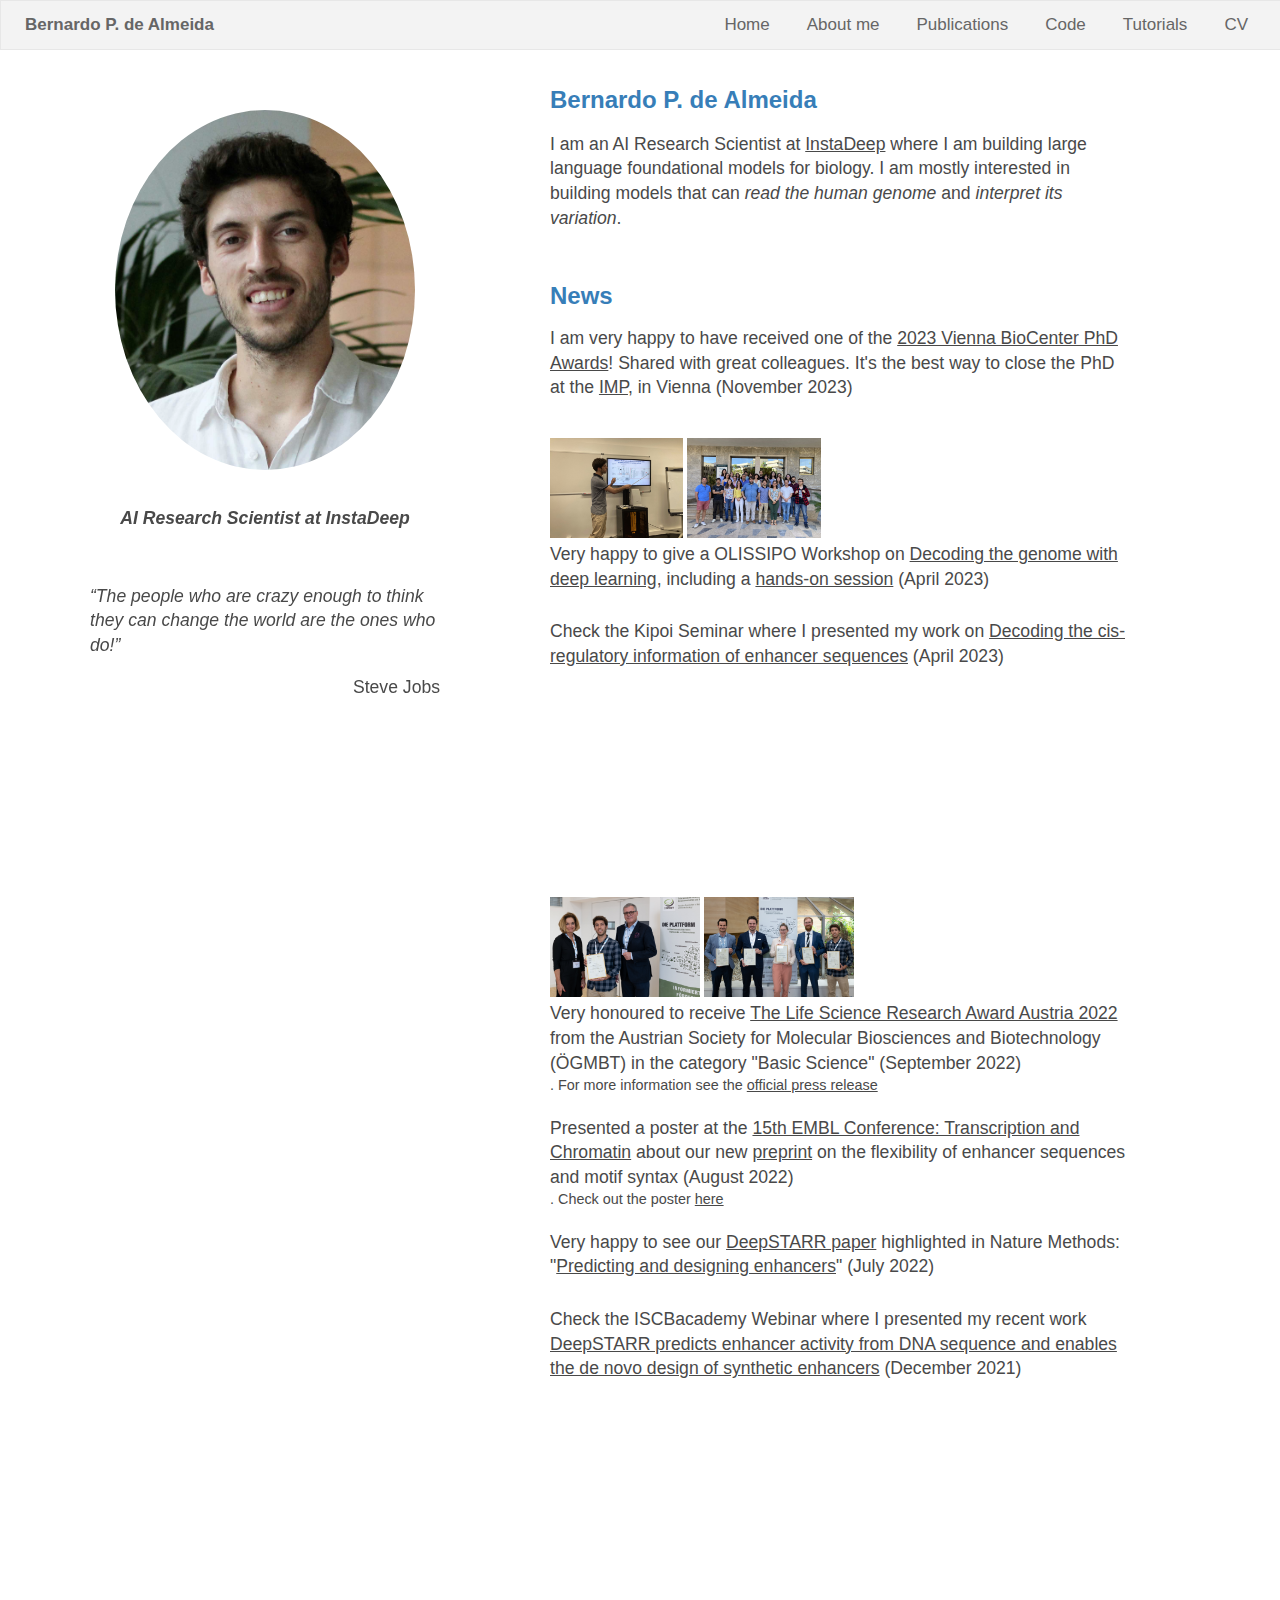
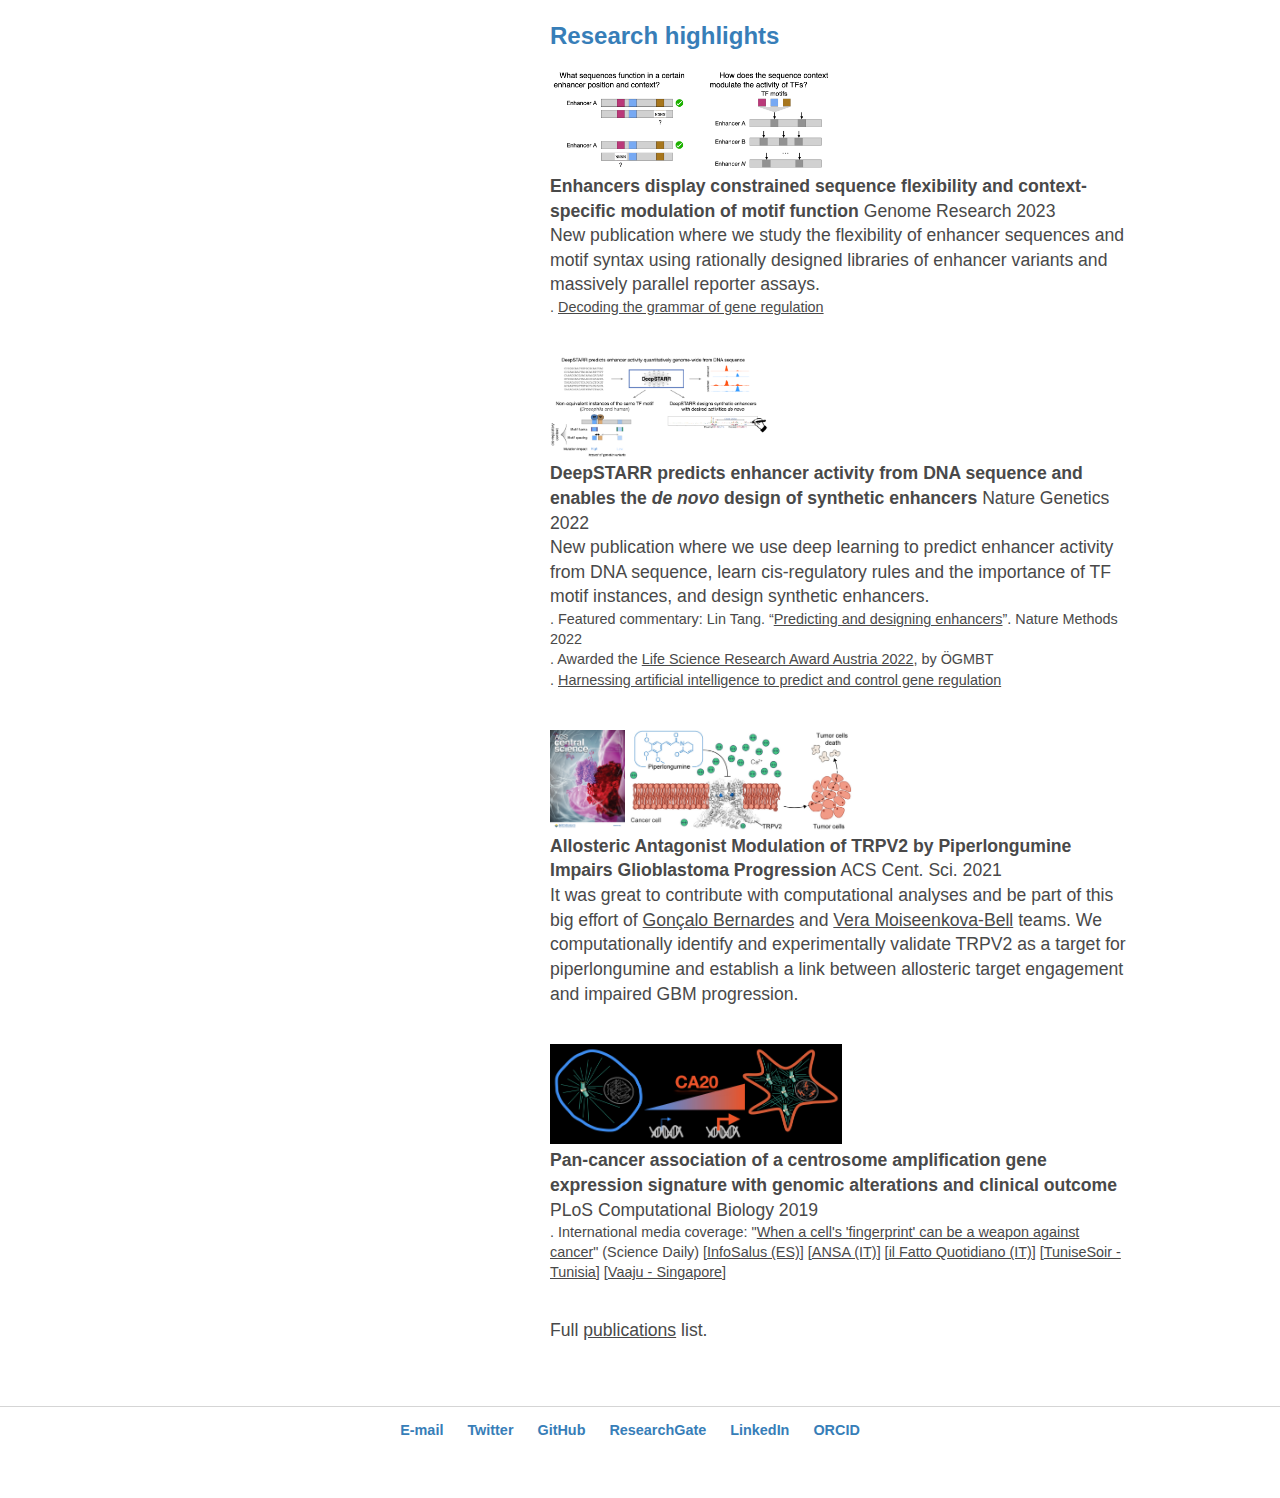
==== commit 0e334737: "feat: add foundational models" ====
--- a/index.html
+++ b/index.html
@@ -31,7 +31,7 @@
             </div>
             <div class="column right">
                 <h1>Bernardo P. de Almeida</h1>
-                <p>I am an AI Research Scientist at <a href="https://www.instadeep.com/" class="link">InstaDeep</a> where I am building large language models for biology. I am mostly interested in building models that can <i>read the human genome</i> and <i>interpret its variation</i>.</p>
+                <p>I am an AI Research Scientist at <a href="https://www.instadeep.com/" class="link">InstaDeep</a> where I am building large language foundational models for biology. I am mostly interested in building models that can <i>read the human genome</i> and <i>interpret its variation</i>.</p>
                 <br/>
                 <h1>News</h1>
                 <p style="margin:0; padding-top:0;">I am very happy to have received one of the <a href="https://www.viennabiocenter.org/about/news/vienna-biocenter-phd-awards-2023/" class="link">2023 Vienna BioCenter PhD Awards</a>! Shared with great colleagues. It's the best way to close the PhD at the <a href="https://www.imp.ac.at/groups/alexander-stark" class="link">IMP</a>, in Vienna (November 2023)</p>
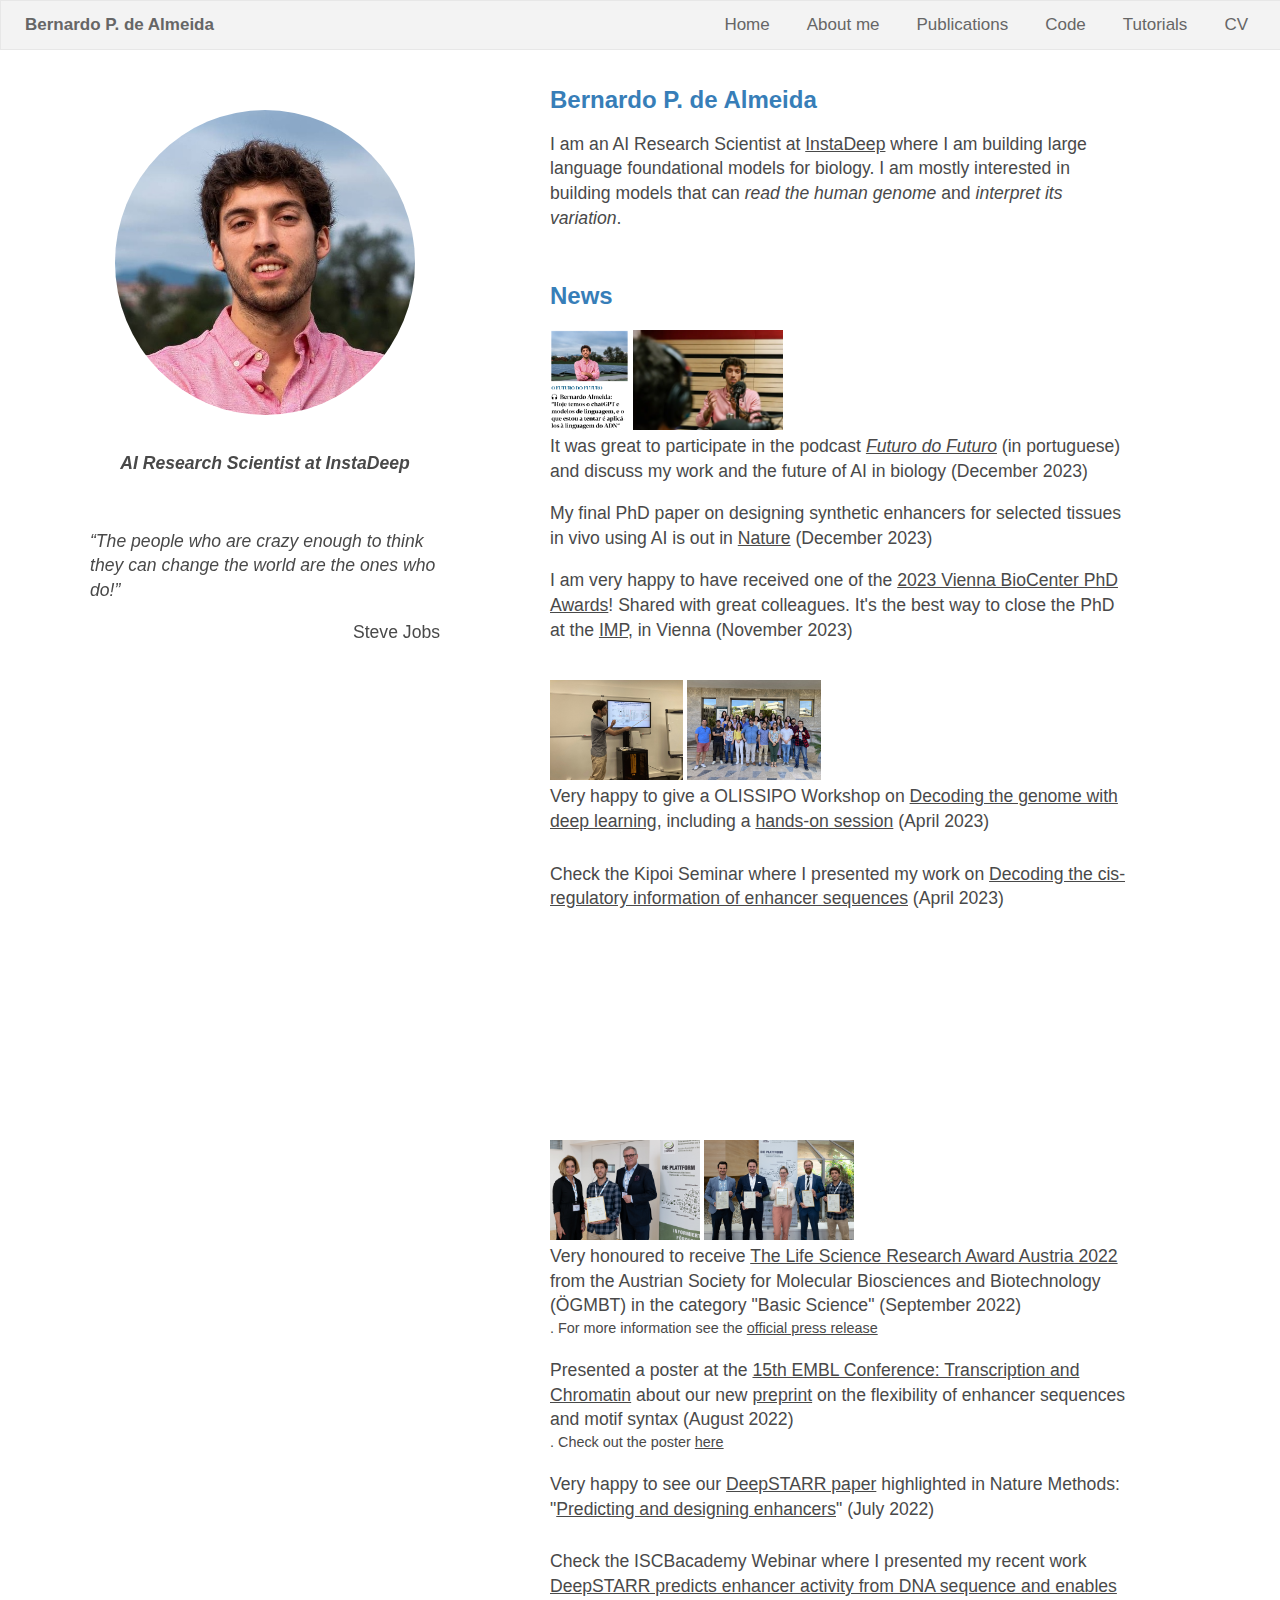
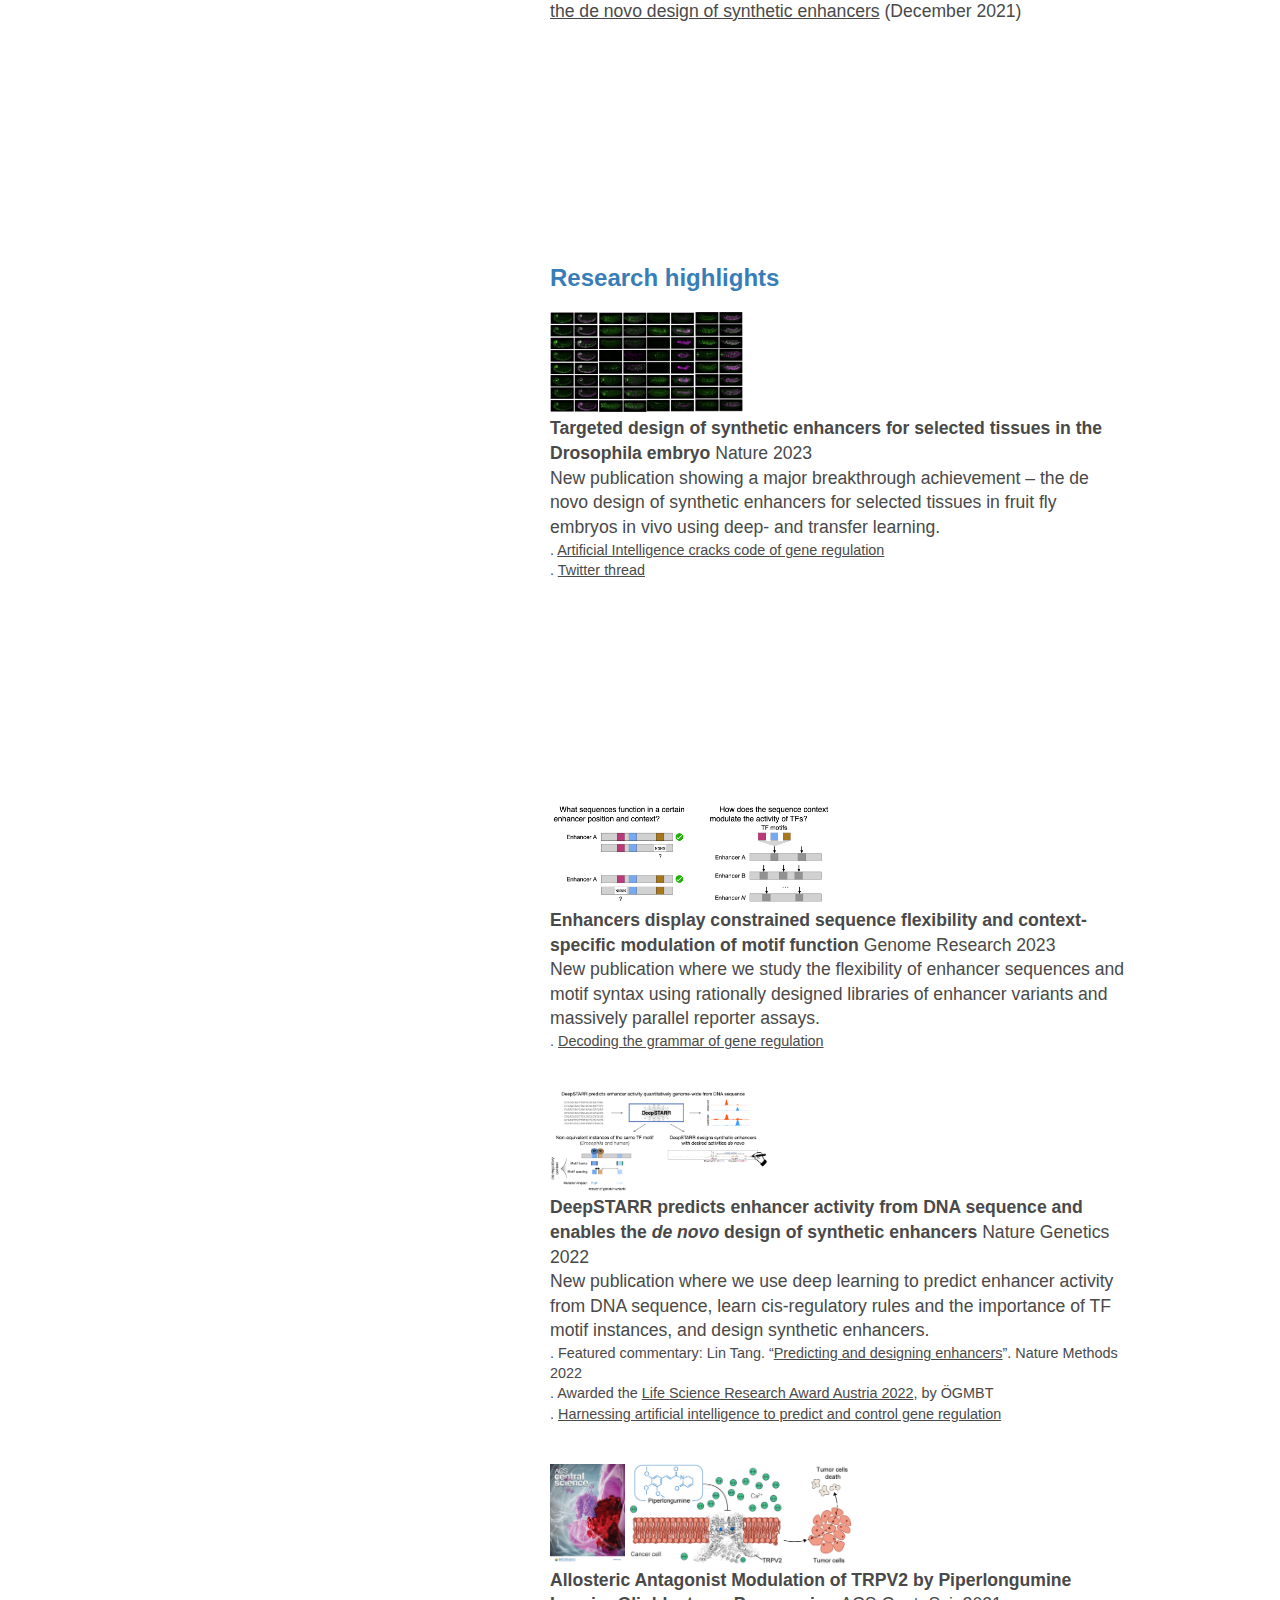
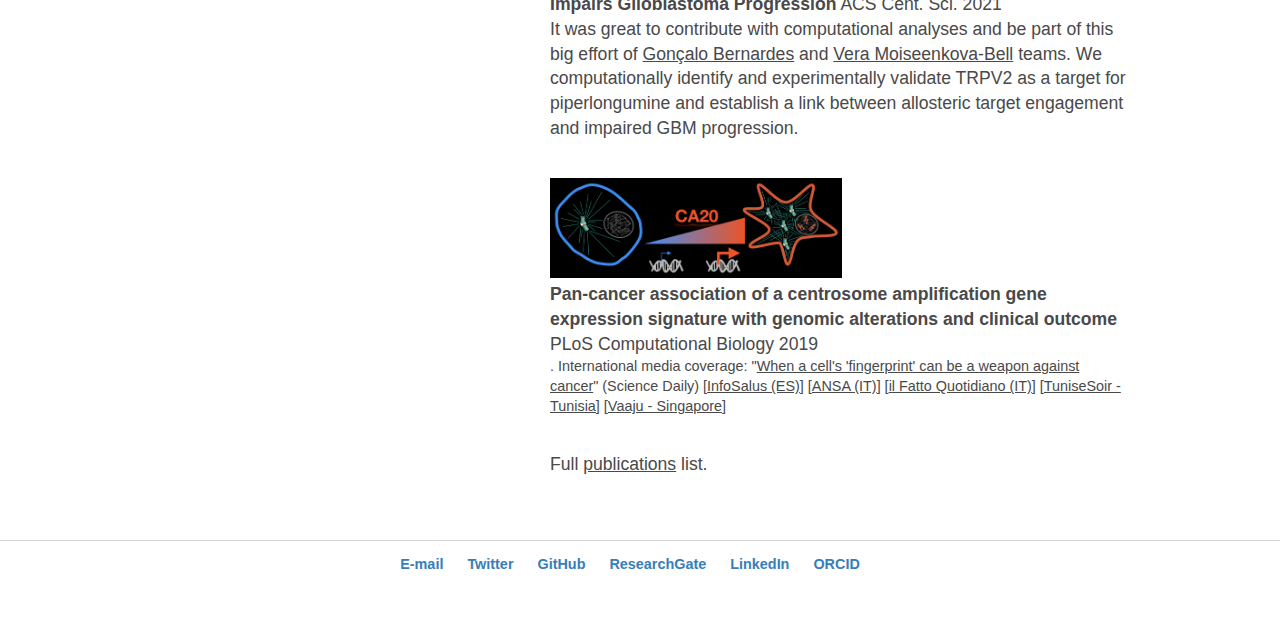
==== commit 33def81c: "update 2023 papers and podcast" ====
--- a/index.html
+++ b/index.html
@@ -21,7 +21,7 @@
 
         <div class="row">
             <div class="column left">
-                <img  class="center" src="/assets/images/Bernardo2.png"  alt="Avatar" style="width:300px">
+                <img  class="center" src="/assets/images/Bernardo3.png"  alt="Avatar" style="width:300px">
                 <br/>
                 <p style="text-align:center"><strong><i>AI Research Scientist at InstaDeep</i></strong></p>
                 <!-- <p style="text-align:center">AI Research Scientist at InstaDeep</p> -->
@@ -34,6 +34,14 @@
                 <p>I am an AI Research Scientist at <a href="https://www.instadeep.com/" class="link">InstaDeep</a> where I am building large language foundational models for biology. I am mostly interested in building models that can <i>read the human genome</i> and <i>interpret its variation</i>.</p>
                 <br/>
                 <h1>News</h1>
+                <div class="images" style="margin-bottom:0;margin-top:20px;">
+                    <img class="zoom" height="100" src="/assets/images/podcast2023_2.png">
+                    <img class="zoom" height="100" src="/assets/images/podcast2023.webp">
+                </div>
+                <p style="margin:0; padding-top:0;">It was great to participate in the podcast <em><a href="https://expresso.pt/podcasts/o-futuro-do-futuro/2023-12-05-Bernardo-Almeida-Hoje-temos-o-chatGPT-e-modelos-de-linguagem-e-o-que-estou-a-tentar-e-aplica-los-a-linguagem-do-ADN-367f61a9" class="link">Futuro do Futuro</a></em> (in portuguese) and discuss my work and the future of AI in biology (December 2023)</p>
+                <br/>
+                <p style="margin:0; padding-top:0;">My final PhD paper on designing synthetic enhancers for selected tissues in vivo using AI is out in <a href="https://www.nature.com/articles/s41586-023-06905-9" class="link">Nature</a> (December 2023)</p>
+                <br/>
                 <p style="margin:0; padding-top:0;">I am very happy to have received one of the <a href="https://www.viennabiocenter.org/about/news/vienna-biocenter-phd-awards-2023/" class="link">2023 Vienna BioCenter PhD Awards</a>! Shared with great colleagues. It's the best way to close the PhD at the <a href="https://www.imp.ac.at/groups/alexander-stark" class="link">IMP</a>, in Vienna (November 2023)</p>
                 <br/>
                 <div class="images" style="margin-bottom:0;margin-top:20px;">
@@ -64,6 +72,17 @@
                 <br/>
                 <h1>Research highlights</h1>
 				<div class="images" style="margin-bottom:0;margin-top:20px;">
+                    <img class="zoom" height="100" src="/assets/images/nature2023.jpeg">
+                </div>
+                <p style="margin-bottom:0;margin:0; padding-top:0;"><a href="https://www.nature.com/articles/s41586-023-06905-9" class="paper">Targeted design of synthetic enhancers for selected tissues in the Drosophila embryo</a> Nature 2023</p>
+                <p style="margin:0; padding-top:0;">New publication showing a major breakthrough achievement – the de novo design of synthetic enhancers for selected tissues in fruit fly embryos in vivo using deep- and transfer learning.</p>
+                <p2 style="margin:0; padding-top:0;; margin-bottom:05px">. <a href="https://www.imp.ac.at/news/article/artificial-intelligence-cracks-code-of-gene-regulation" class="link">Artificial Intelligence cracks code of gene regulation</a></p2>  
+                <br/>
+                <p2 style="margin:0; padding-top:0;; margin-bottom:05px">. <a href="https://twitter.com/stark_lab/status/1734606276188057994" class="link">Twitter thread</a></p2>  
+                <br/>
+                <iframe width="360" height="180" src="https://www.youtube.com/embed/pKoEYeFvol4" title="YouTube video player" frameborder="0" allow="accelerometer; autoplay; clipboard-write; encrypted-media; gyroscope; picture-in-picture" allowfullscreen></iframe>
+                <br/>
+                <div class="images" style="margin-bottom:0;margin-top:40px;">
                     <img class="zoom" height="100" src="/assets/images/Enhancer_variants_paper.png">
                 </div>
                 <p style="margin-bottom:0;margin:0; padding-top:0;"><a href="https://genome.cshlp.org/content/33/3/346" class="paper">Enhancers display constrained sequence flexibility and context-specific modulation of motif function</a> Genome Research 2023</p>
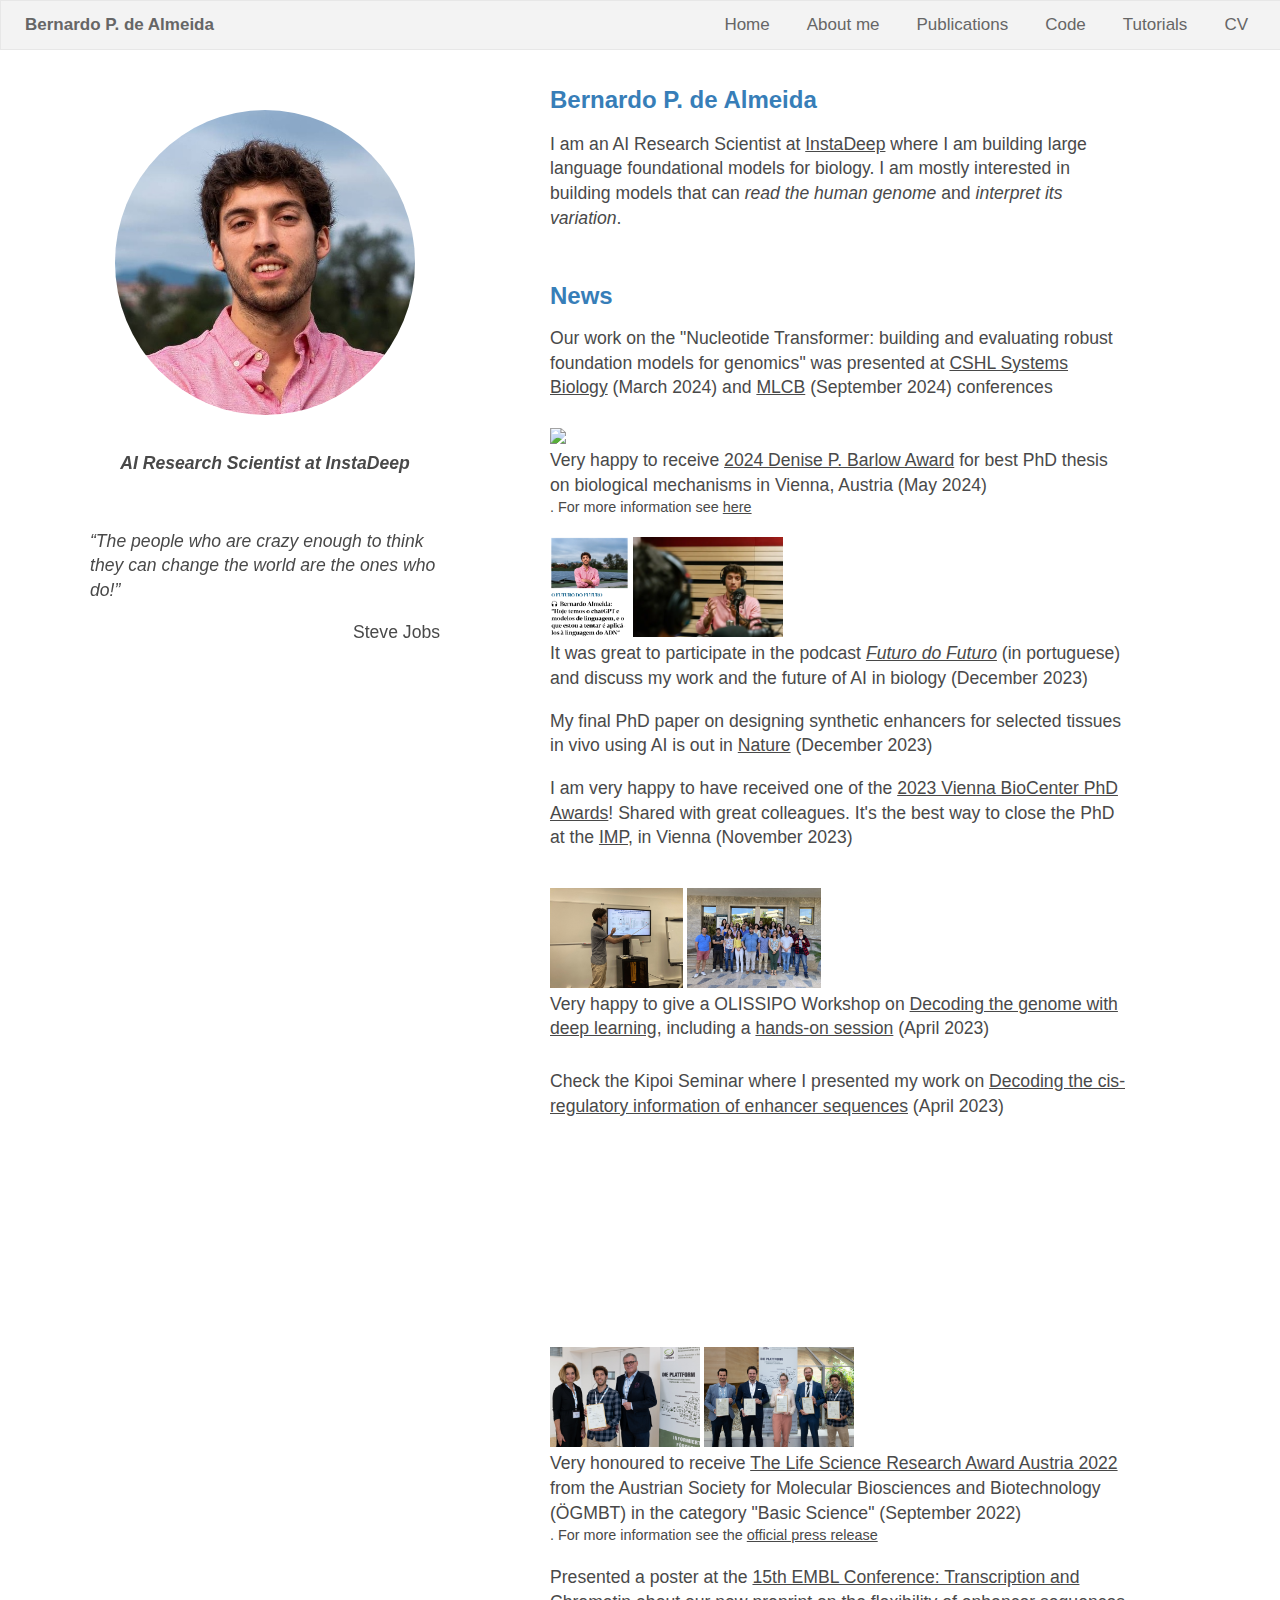
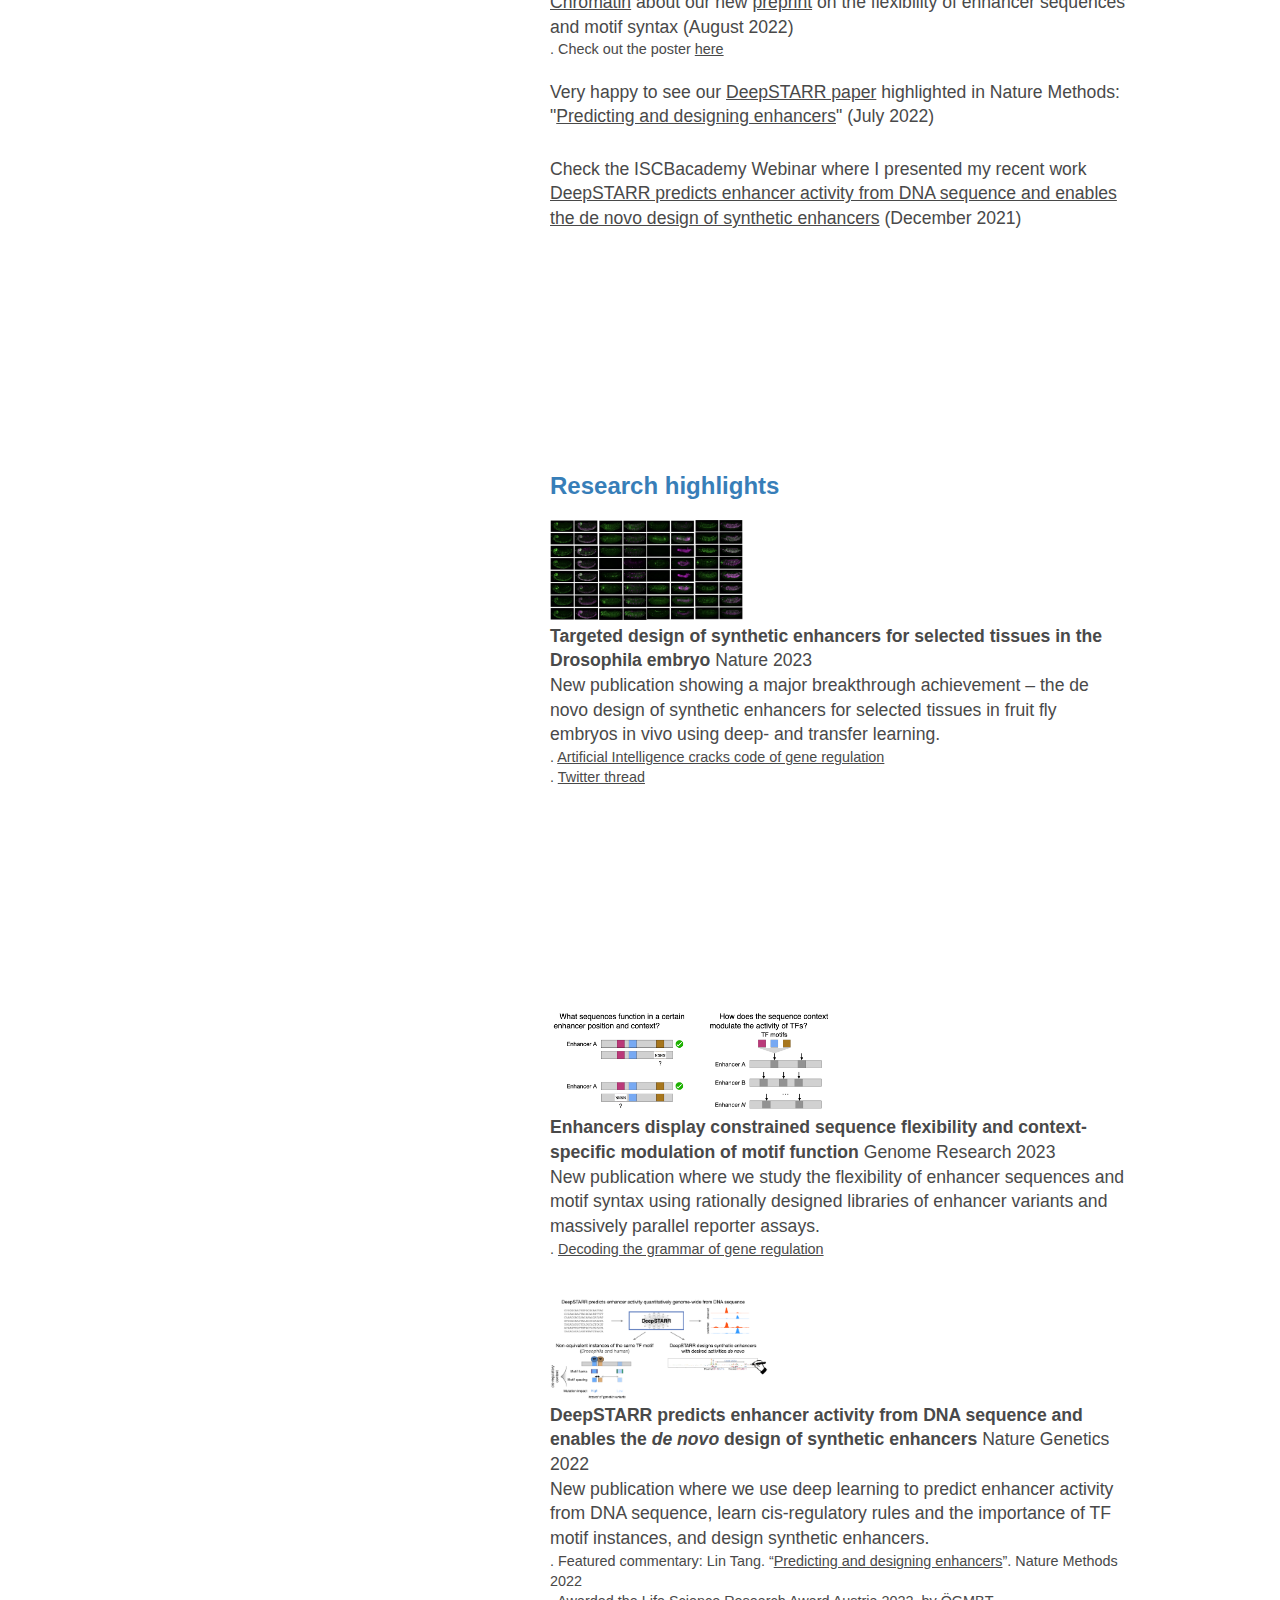
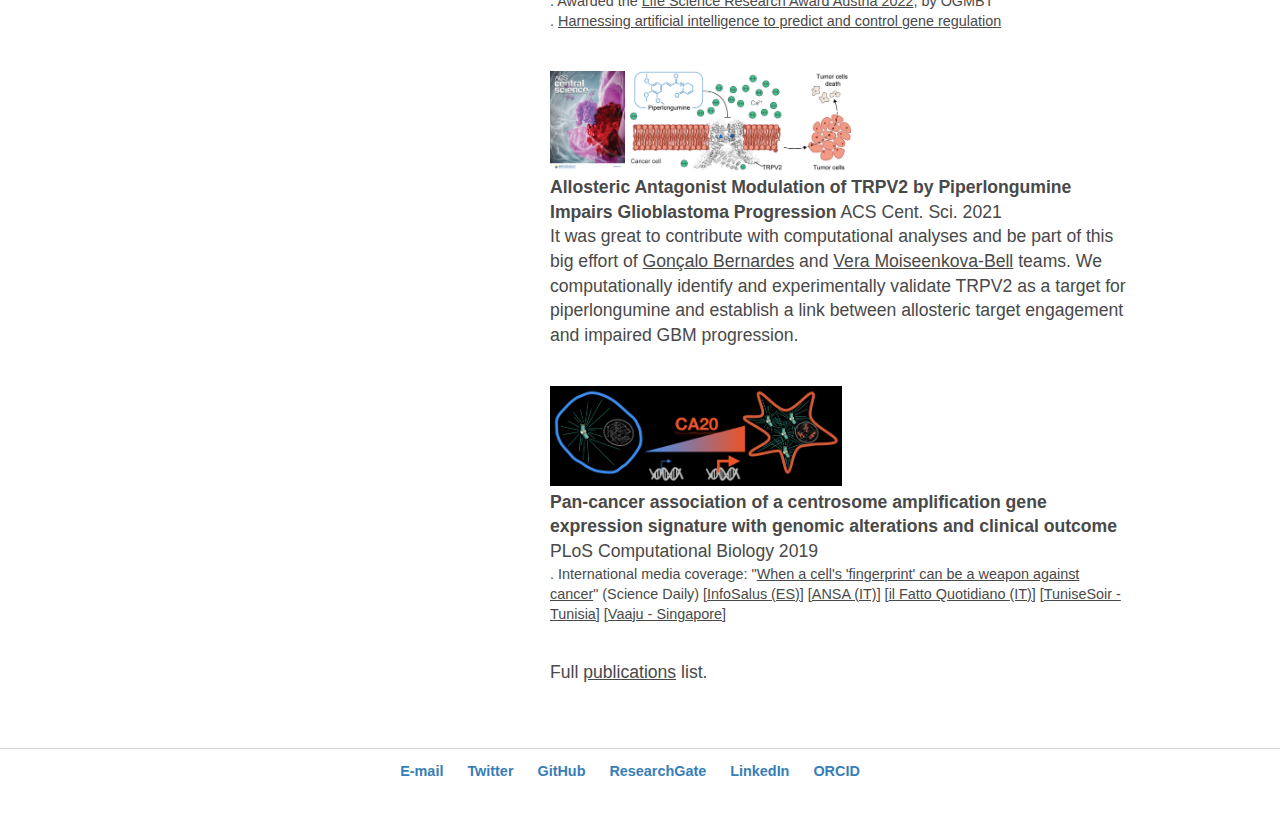
==== commit a0c9347b: "update" ====
--- a/index.html
+++ b/index.html
@@ -34,6 +34,14 @@
                 <p>I am an AI Research Scientist at <a href="https://www.instadeep.com/" class="link">InstaDeep</a> where I am building large language foundational models for biology. I am mostly interested in building models that can <i>read the human genome</i> and <i>interpret its variation</i>.</p>
                 <br/>
                 <h1>News</h1>
+                <p style="margin:0; padding-top:0;">Our work on the "Nucleotide Transformer: building and evaluating robust foundation models for genomics" was presented at <a href="https://meetings.cshl.edu/meetings.aspx?meet=SYSTEMS&year=24" class="link">CSHL Systems Biology</a> (March 2024) and <a href="https://sites.google.com/cs.washington.edu/mlcb2024/schedule?authuser=0" class="link">MLCB</a> (September 2024) conferences</p>
+                <br/>
+                <div class="images" style="margin-bottom:0;margin-top:10px;">
+                    <img class="zoom" height="100" src="/assets/images/DeniseBarlowAward2024.png">
+                </div>
+                <p style="margin:0; padding-top:0;">Very happy to receive <a href="https://www.imp.ac.at/news/article/life-science-research-award-for-bernardo-almeida/" class="link">2024 Denise P. Barlow Award</a> for best PhD thesis on biological mechanisms in Vienna, Austria (May 2024)</p>
+                <p2 style="margin:0; padding-top:0;">. For more information see <a href="https://www.imp.ac.at/news/article/bernardo-de-almeida-wins-2024-denise-p-barlow-award" class="link">here</a></p2>
+                <br/>
                 <div class="images" style="margin-bottom:0;margin-top:20px;">
                     <img class="zoom" height="100" src="/assets/images/podcast2023_2.png">
                     <img class="zoom" height="100" src="/assets/images/podcast2023.webp">
